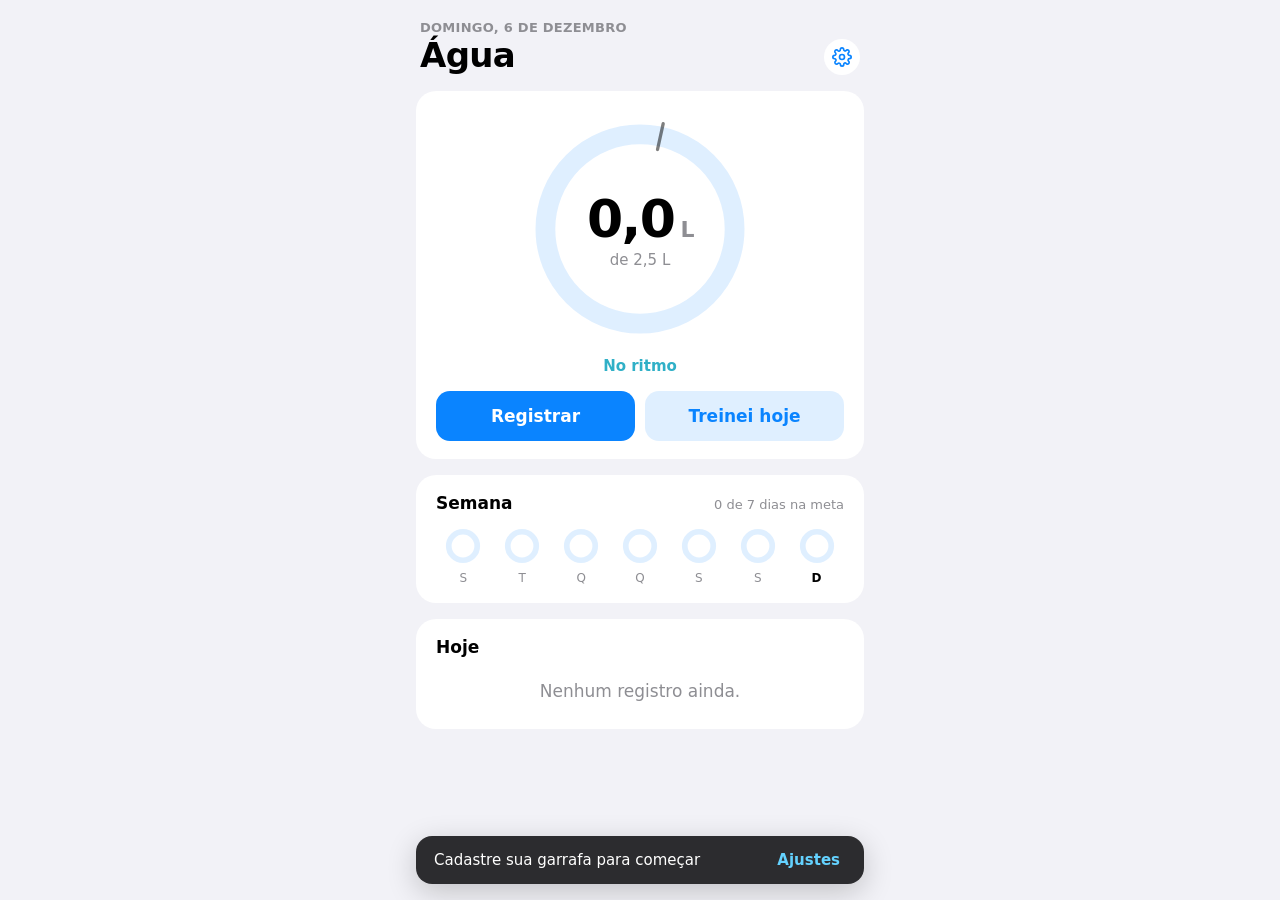
==== index.html @ 286e91a3 "V1: contador de água via NFC (GitHub Pages + localStorage) Anel de progresso com marcador de ritmo, " ====
<!doctype html>
<html lang="pt-BR">
<head>
  <meta charset="utf-8">
  <meta name="viewport" content="width=device-width, initial-scale=1, viewport-fit=cover">
  <meta name="theme-color" content="#f2f2f7" media="(prefers-color-scheme: light)">
  <meta name="theme-color" content="#000000" media="(prefers-color-scheme: dark)">
  <title>Água</title>
  <link rel="icon" href="icon.svg" type="image/svg+xml">
  <link rel="stylesheet" href="css/style.css">
  <script type="module" src="js/app.js"></script>
</head>
<body>
  <main class="app">
    <header class="top">
      <div>
        <p class="eyebrow" id="today-label">Hoje</p>
        <h1>Água</h1>
      </div>
      <button class="icon-btn" id="open-settings" aria-label="Ajustes">
        <svg viewBox="0 0 24 24" width="20" height="20" fill="none" stroke="currentColor" stroke-width="2" stroke-linecap="round" stroke-linejoin="round"><circle cx="12" cy="12" r="3"/><path d="M19.4 15a1.7 1.7 0 0 0 .3 1.8l.1.1a2 2 0 1 1-2.8 2.8l-.1-.1a1.7 1.7 0 0 0-1.8-.3 1.7 1.7 0 0 0-1 1.5V21a2 2 0 1 1-4 0v-.1a1.7 1.7 0 0 0-1.1-1.5 1.7 1.7 0 0 0-1.8.3l-.1.1a2 2 0 1 1-2.8-2.8l.1-.1a1.7 1.7 0 0 0 .3-1.8 1.7 1.7 0 0 0-1.5-1H3a2 2 0 1 1 0-4h.1a1.7 1.7 0 0 0 1.5-1.1 1.7 1.7 0 0 0-.3-1.8l-.1-.1a2 2 0 1 1 2.8-2.8l.1.1a1.7 1.7 0 0 0 1.8.3H9a1.7 1.7 0 0 0 1-1.5V3a2 2 0 1 1 4 0v.1a1.7 1.7 0 0 0 1 1.5 1.7 1.7 0 0 0 1.8-.3l.1-.1a2 2 0 1 1 2.8 2.8l-.1.1a1.7 1.7 0 0 0-.3 1.8V9a1.7 1.7 0 0 0 1.5 1H21a2 2 0 1 1 0 4h-.1a1.7 1.7 0 0 0-1.5 1z"/></svg>
      </button>
    </header>

    <section class="card ring-card">
      <div class="ring-wrap">
        <svg class="ring" viewBox="0 0 200 200" aria-hidden="true">
          <defs>
            <linearGradient id="water" x1="0" y1="0" x2="1" y2="1">
              <stop offset="0" stop-color="#64d2ff"/>
              <stop offset="1" stop-color="#0a84ff"/>
            </linearGradient>
          </defs>
          <circle class="ring-track" cx="100" cy="100" r="86"/>
          <circle class="ring-fill" id="ring-fill" cx="100" cy="100" r="86" transform="rotate(-90 100 100)"/>
          <line class="ring-pace" id="ring-pace" x1="100" y1="2" x2="100" y2="26"/>
        </svg>
        <div class="ring-center">
          <p class="total"><span id="total">0,0</span><small> L</small></p>
          <p class="goal">de <span id="goal">2,5</span> L</p>
        </div>
      </div>
      <p class="status" id="status"></p>
      <div class="actions">
        <button class="btn primary" id="add-btn">Registrar</button>
        <button class="btn toggle" id="train-btn" aria-pressed="false">Treinei hoje</button>
      </div>
    </section>

    <section class="card">
      <div class="card-head">
        <h2>Semana</h2>
        <p class="muted small" id="week-summary"></p>
      </div>
      <div class="week" id="week"></div>
    </section>

    <section class="card">
      <div class="card-head"><h2>Hoje</h2></div>
      <ul class="list" id="today-list"></ul>
    </section>
  </main>

  <div class="toast" id="toast" role="status" hidden>
    <span id="toast-text"></span>
    <button id="toast-action"></button>
  </div>

  <dialog class="sheet" id="add-sheet">
    <div class="sheet-body">
      <div class="sheet-head">
        <h2>Registrar</h2>
        <button class="link-btn" data-close>Cancelar</button>
      </div>
      <div class="group" id="add-options"></div>
    </div>
  </dialog>

  <dialog class="sheet" id="settings-sheet">
    <div class="sheet-body">
      <div class="sheet-head">
        <h2>Ajustes</h2>
        <button class="link-btn bold" data-close>OK</button>
      </div>

      <p class="group-title">Meta diária</p>
      <div class="group">
        <label class="row">Peso
          <span class="field"><input id="set-weight" type="number" inputmode="decimal" placeholder="—"> kg</span>
        </label>
        <div class="row" id="suggest-row" hidden>
          <span class="muted" id="suggest-text"></span>
          <button class="link-btn" id="suggest-use">Usar</button>
        </div>
        <label class="row">Meta
          <span class="field"><input id="set-goal" type="number" inputmode="numeric"> ml</span>
        </label>
      </div>
      <p class="group-note">Referência: ~35 ml por kg. Em dias de treino, use “Treinei hoje” (+500 ml).</p>

      <p class="group-title">Ritmo</p>
      <div class="group">
        <label class="row">Início do dia
          <span class="field"><input id="set-start" type="number" inputmode="numeric"> h</span>
        </label>
        <label class="row">Fim do dia
          <span class="field"><input id="set-end" type="number" inputmode="numeric"> h</span>
        </label>
      </div>
      <p class="group-note">O marcador no anel mostra onde você deveria estar a cada hora.</p>

      <p class="group-title">Garrafas</p>
      <div class="group" id="tag-list"></div>
      <div class="group add-tag">
        <div class="row">
          <input id="new-tag-label" placeholder="Nova garrafa" aria-label="Nome da garrafa">
          <span class="field"><input id="new-tag-ml" type="number" inputmode="numeric" placeholder="500"> ml</span>
        </div>
        <button class="row link-btn" id="new-tag-add">Adicionar garrafa</button>
      </div>
      <p class="group-note">Grave a URL da garrafa no chip NFC (app NFC Tools → Escrever → URL) e trave o chip.</p>

      <p class="group-title">Leitura duplicada</p>
      <div class="group">
        <label class="row">Ignorar nova leitura por
          <span class="field"><input id="set-cooldown" type="number" inputmode="numeric"> min</span>
        </label>
      </div>

      <p class="group-title">Dados</p>
      <div class="group">
        <button class="row link-btn" id="export-btn">Exportar backup</button>
        <button class="row link-btn" id="import-btn">Importar backup</button>
        <input type="file" id="import-file" accept="application/json,.json" hidden>
      </div>
      <p class="group-note">Os dados ficam só neste Safari. Exporte um backup de vez em quando.</p>
    </div>
  </dialog>
</body>
</html>
---- css/style.css ----
:root {
  color-scheme: light dark;
  --bg: #f2f2f7;
  --card: #ffffff;
  --text: #000000;
  --muted: #8e8e93;
  --sep: rgba(60, 60, 67, 0.14);
  --accent: #0a84ff;
  --track: rgba(10, 132, 255, 0.13);
  --ok: #30b0c7;
  --warn: #ff9f0a;
  --done: #34c759;
  --danger: #ff3b30;
}

@media (prefers-color-scheme: dark) {
  :root {
    --bg: #000000;
    --card: #1c1c1e;
    --text: #ffffff;
    --muted: #98989d;
    --sep: rgba(84, 84, 88, 0.6);
    --track: rgba(10, 132, 255, 0.24);
    --ok: #64d2ff;
    --done: #30d158;
    --danger: #ff453a;
  }
}

* { box-sizing: border-box; margin: 0; }

body {
  font-family: -apple-system, BlinkMacSystemFont, "SF Pro Text", system-ui, sans-serif;
  font-size: 17px;
  background: var(--bg);
  color: var(--text);
  -webkit-font-smoothing: antialiased;
  -webkit-tap-highlight-color: transparent;
}

button, input { font: inherit; color: inherit; }
button { cursor: pointer; }

.app {
  max-width: 480px;
  margin: 0 auto;
  padding: calc(env(safe-area-inset-top) + 12px) 16px calc(env(safe-area-inset-bottom) + 96px);
  display: grid;
  gap: 16px;
}

.top { display: flex; justify-content: space-between; align-items: flex-end; padding: 8px 4px 0; }
.eyebrow { font-size: 13px; font-weight: 600; color: var(--muted); text-transform: uppercase; letter-spacing: 0.02em; }
h1 { font-size: 34px; font-weight: 700; letter-spacing: -0.02em; }
h2 { font-size: 17px; font-weight: 600; }
.muted { color: var(--muted); }
.small { font-size: 13px; }

.icon-btn {
  width: 36px; height: 36px; border-radius: 50%; border: 0;
  background: var(--card); color: var(--accent);
  display: grid; place-items: center;
}

.card { background: var(--card); border-radius: 20px; padding: 18px 20px; }
.card-head { display: flex; justify-content: space-between; align-items: baseline; margin-bottom: 14px; }

/* Anel principal */
.ring-card { display: grid; justify-items: center; gap: 14px; padding-top: 28px; }
.ring-wrap { position: relative; width: 220px; aspect-ratio: 1; }
.ring { width: 100%; height: 100%; overflow: visible; }
.ring circle { fill: none; stroke-width: 18; }
.ring-track { stroke: var(--track); }
.ring-fill {
  stroke: url(#water);
  stroke-linecap: round;
  transition: stroke-dashoffset 0.8s cubic-bezier(0.2, 0.8, 0.2, 1), opacity 0.3s;
}
.ring-pace { stroke: var(--text); stroke-width: 3; stroke-linecap: round; opacity: 0.5; }
.ring-center { position: absolute; inset: 0; display: grid; place-content: center; text-align: center; }
.total { font-size: 52px; font-weight: 700; letter-spacing: -0.03em; font-variant-numeric: tabular-nums; line-height: 1; }
.total small { font-size: 22px; font-weight: 600; color: var(--muted); }
.goal { font-size: 15px; color: var(--muted); margin-top: 6px; }

.status { font-size: 15px; font-weight: 600; min-height: 20px; }
.status.ok { color: var(--ok); }
.status.behind { color: var(--warn); }
.status.done { color: var(--done); }

.actions { display: grid; grid-template-columns: 1fr 1fr; gap: 10px; width: 100%; }
.btn { height: 50px; border-radius: 14px; border: 0; font-weight: 600; transition: transform 0.1s, background 0.2s; }
.btn:active { transform: scale(0.97); }
.btn.primary { background: var(--accent); color: #fff; }
.btn.toggle { background: var(--track); color: var(--accent); }
.btn.toggle[aria-pressed="true"] { background: var(--accent); color: #fff; }

/* Semana */
.week { display: grid; grid-template-columns: repeat(7, 1fr); gap: 4px; }
.day { display: grid; justify-items: center; gap: 6px; font-size: 12px; color: var(--muted); }
.day svg { width: 38px; height: 38px; }
.day circle { fill: none; stroke-width: 6; }
.mini-track { stroke: var(--track); }
.mini-fill { stroke: var(--accent); stroke-linecap: round; }
.day.is-met .mini-fill { stroke: var(--done); }
.day.is-today span { color: var(--text); font-weight: 700; }

/* Registros */
.list { list-style: none; padding: 0; }
.list li { display: flex; align-items: center; gap: 12px; padding: 10px 0; }
.list li + li { border-top: 0.5px solid var(--sep); }
.list .time { color: var(--muted); font-variant-numeric: tabular-nums; width: 46px; }
.list .label { flex: 1; }
.list .ml { font-variant-numeric: tabular-nums; }
.list .del { border: 0; background: none; color: var(--muted); font-size: 22px; line-height: 1; padding: 0 2px; }
.list .empty { color: var(--muted); justify-content: center; }

/* Toast */
.toast {
  position: fixed; left: 50%; bottom: calc(env(safe-area-inset-bottom) + 16px);
  transform: translateX(-50%);
  width: min(448px, calc(100% - 32px));
  display: flex; justify-content: space-between; align-items: center; gap: 16px;
  padding: 14px 18px; border-radius: 16px;
  background: rgba(28, 28, 30, 0.92); color: #fff;
  -webkit-backdrop-filter: blur(20px); backdrop-filter: blur(20px);
  box-shadow: 0 8px 30px rgba(0, 0, 0, 0.2);
  font-size: 15px; font-weight: 500;
  animation: rise 0.3s cubic-bezier(0.2, 0.8, 0.2, 1);
}
.toast[hidden] { display: none; }
.toast button { border: 0; background: none; color: #64d2ff; font-weight: 600; }
@keyframes rise { from { opacity: 0; transform: translate(-50%, 12px); } }

/* Sheets */
.sheet {
  border: 0; padding: 0;
  width: 100%; max-width: 480px;
  margin: auto auto 0;
  max-height: 92vh;
  overflow-y: auto;
  overscroll-behavior: contain;
  border-radius: 20px 20px 0 0;
  background: var(--bg); color: var(--text);
}
.sheet[open] { animation: slide 0.3s cubic-bezier(0.2, 0.8, 0.2, 1); }
.sheet::backdrop { background: rgba(0, 0, 0, 0.35); }
@keyframes slide { from { transform: translateY(100%); } }
.sheet-body { padding-bottom: calc(env(safe-area-inset-bottom) + 24px); }
.sheet-head {
  display: flex; justify-content: space-between; align-items: center;
  padding: 18px 20px 10px; position: sticky; top: 0; background: var(--bg); z-index: 1;
}

.link-btn { border: 0; background: none; color: var(--accent); text-align: left; }
.link-btn.bold { font-weight: 600; }
.link-btn.danger { color: var(--danger); }

.group-title { font-size: 13px; color: var(--muted); text-transform: uppercase; padding: 18px 32px 6px; }
.group-note { font-size: 13px; color: var(--muted); padding: 6px 32px 0; line-height: 1.35; }
.group { background: var(--card); border-radius: 12px; margin: 0 16px; overflow: hidden; }
.group + .group { margin-top: 12px; }
.row {
  display: flex; align-items: center; justify-content: space-between; gap: 12px;
  width: 100%; min-height: 46px; padding: 10px 16px;
}
.row + .row { border-top: 0.5px solid var(--sep); }
.row input { border: 0; background: none; outline: none; font-size: 17px; min-width: 0; }
.row > input { flex: 1; }
.field { display: flex; align-items: center; gap: 4px; color: var(--muted); }
.field input { width: 72px; text-align: right; color: var(--text); }

.option { border: 0; background: none; }
.option:active, .link-btn.row:active { background: var(--sep); }

.tag + .tag { border-top: 0.5px solid var(--sep); }
.tag .row + .row { border-top: 0; padding-top: 0; min-height: 0; }
.tag-url {
  flex: 1; min-width: 0; font: 12px ui-monospace, Menlo, monospace; color: var(--muted);
  overflow: hidden; text-overflow: ellipsis; white-space: nowrap;
}
.tag-actions { gap: 16px; }
.tag-actions .link-btn { font-size: 15px; }
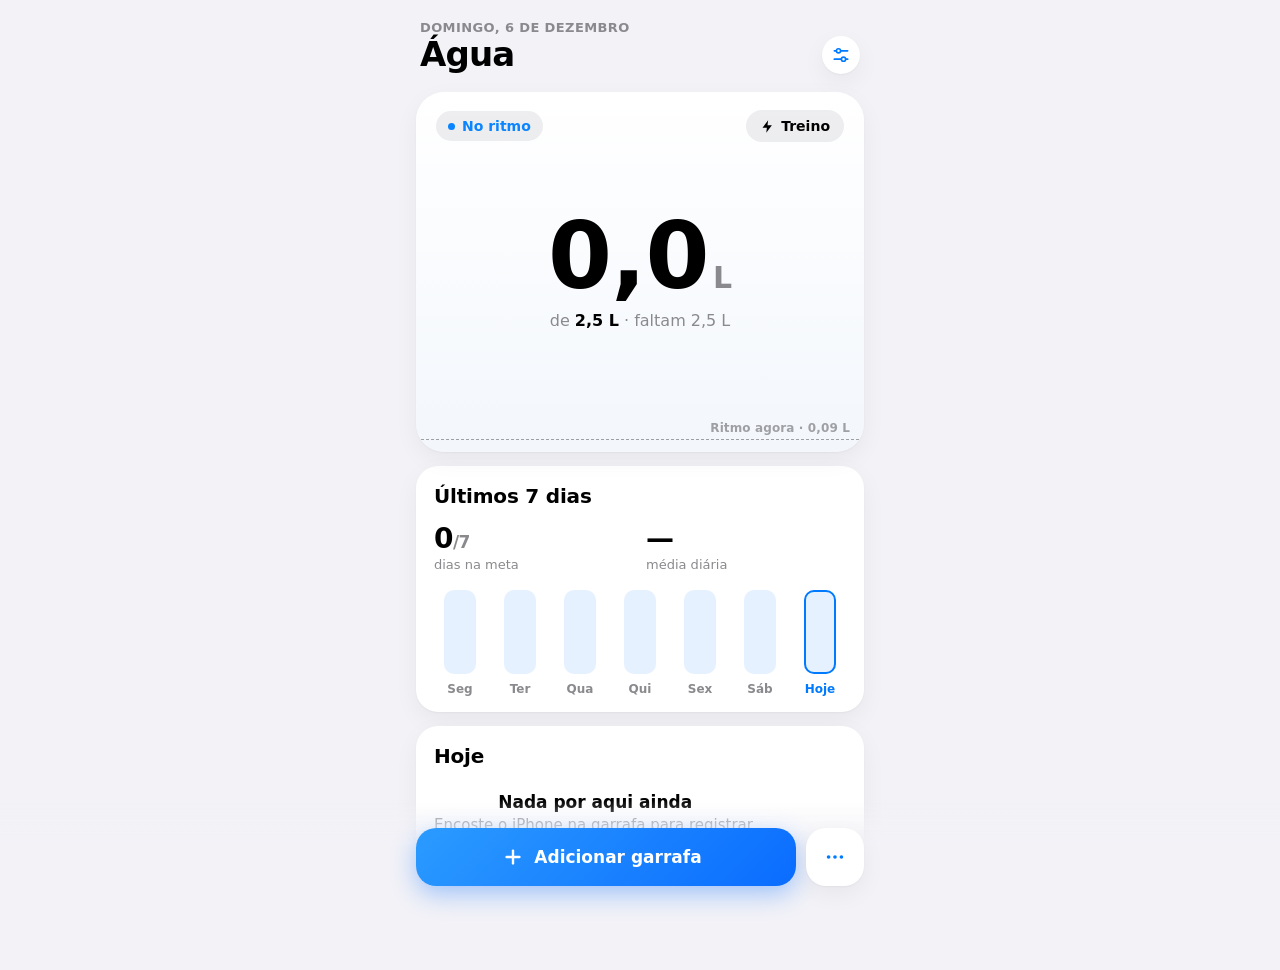
==== commit f90848c6: "Redesign: copo com nível de água, ritmo tracejado e dock de registro rápido - Cartão principal enche" ====
--- a/index.html
+++ b/index.html
@@ -18,56 +18,63 @@
         <h1>Água</h1>
       </div>
       <button class="icon-btn" id="open-settings" aria-label="Ajustes">
-        <svg viewBox="0 0 24 24" width="20" height="20" fill="none" stroke="currentColor" stroke-width="2" stroke-linecap="round" stroke-linejoin="round"><circle cx="12" cy="12" r="3"/><path d="M19.4 15a1.7 1.7 0 0 0 .3 1.8l.1.1a2 2 0 1 1-2.8 2.8l-.1-.1a1.7 1.7 0 0 0-1.8-.3 1.7 1.7 0 0 0-1 1.5V21a2 2 0 1 1-4 0v-.1a1.7 1.7 0 0 0-1.1-1.5 1.7 1.7 0 0 0-1.8.3l-.1.1a2 2 0 1 1-2.8-2.8l.1-.1a1.7 1.7 0 0 0 .3-1.8 1.7 1.7 0 0 0-1.5-1H3a2 2 0 1 1 0-4h.1a1.7 1.7 0 0 0 1.5-1.1 1.7 1.7 0 0 0-.3-1.8l-.1-.1a2 2 0 1 1 2.8-2.8l.1.1a1.7 1.7 0 0 0 1.8.3H9a1.7 1.7 0 0 0 1-1.5V3a2 2 0 1 1 4 0v.1a1.7 1.7 0 0 0 1 1.5 1.7 1.7 0 0 0 1.8-.3l.1-.1a2 2 0 1 1 2.8 2.8l-.1.1a1.7 1.7 0 0 0-.3 1.8V9a1.7 1.7 0 0 0 1.5 1H21a2 2 0 1 1 0 4h-.1a1.7 1.7 0 0 0-1.5 1z"/></svg>
+        <svg viewBox="0 0 24 24" width="20" height="20" fill="none" stroke="currentColor" stroke-width="2" stroke-linecap="round" stroke-linejoin="round"><line x1="4" y1="7" x2="20" y2="7"/><line x1="4" y1="17" x2="20" y2="17"/><circle cx="9" cy="7" r="2.5" fill="var(--card)"/><circle cx="15" cy="17" r="2.5" fill="var(--card)"/></svg>
       </button>
     </header>
 
-    <section class="card ring-card">
-      <div class="ring-wrap">
-        <svg class="ring" viewBox="0 0 200 200" aria-hidden="true">
-          <defs>
-            <linearGradient id="water" x1="0" y1="0" x2="1" y2="1">
-              <stop offset="0" stop-color="#64d2ff"/>
-              <stop offset="1" stop-color="#0a84ff"/>
-            </linearGradient>
-          </defs>
-          <circle class="ring-track" cx="100" cy="100" r="86"/>
-          <circle class="ring-fill" id="ring-fill" cx="100" cy="100" r="86" transform="rotate(-90 100 100)"/>
-          <line class="ring-pace" id="ring-pace" x1="100" y1="2" x2="100" y2="26"/>
-        </svg>
-        <div class="ring-center">
-          <p class="total"><span id="total">0,0</span><small> L</small></p>
-          <p class="goal">de <span id="goal">2,5</span> L</p>
-        </div>
-      </div>
-      <p class="status" id="status"></p>
-      <div class="actions">
-        <button class="btn primary" id="add-btn">Registrar</button>
-        <button class="btn toggle" id="train-btn" aria-pressed="false">Treinei hoje</button>
+    <!-- Copo: a camada "seca" e a "molhada" têm o mesmo conteúdo;
+         a molhada é recortada pelo nível da água e aparece em branco por cima. -->
+    <section class="glass" id="glass" aria-live="polite">
+      <div class="water"></div>
+      <div class="glass-layer" id="layer-dry"></div>
+      <div class="water-clip">
+        <div class="glass-layer wet" id="layer-wet" aria-hidden="true"></div>
       </div>
     </section>
 
     <section class="card">
       <div class="card-head">
-        <h2>Semana</h2>
-        <p class="muted small" id="week-summary"></p>
+        <h2>Últimos 7 dias</h2>
+      </div>
+      <div class="stats">
+        <div><p class="stat-value" id="week-met">0<small>/7</small></p><p class="stat-label">dias na meta</p></div>
+        <div><p class="stat-value" id="week-avg">—</p><p class="stat-label">média diária</p></div>
       </div>
       <div class="week" id="week"></div>
     </section>
 
     <section class="card">
-      <div class="card-head"><h2>Hoje</h2></div>
+      <div class="card-head">
+        <h2>Hoje</h2>
+        <p class="muted small" id="today-count"></p>
+      </div>
       <ul class="list" id="today-list"></ul>
     </section>
   </main>
 
+  <nav class="dock">
+    <div class="dock-inner">
+      <button class="dock-main" id="quick-add">
+        <svg viewBox="0 0 24 24" width="22" height="22" fill="none" stroke="currentColor" stroke-width="2.6" stroke-linecap="round"><line x1="12" y1="5" x2="12" y2="19"/><line x1="5" y1="12" x2="19" y2="12"/></svg>
+        <span class="dock-text"><b id="quick-label">Registrar</b><small id="quick-ml"></small></span>
+      </button>
+      <button class="dock-more" id="add-btn" aria-label="Outras opções">
+        <svg viewBox="0 0 24 24" width="22" height="22" fill="currentColor"><circle cx="5" cy="12" r="2"/><circle cx="12" cy="12" r="2"/><circle cx="19" cy="12" r="2"/></svg>
+      </button>
+    </div>
+  </nav>
+
   <div class="toast" id="toast" role="status" hidden>
+    <span class="toast-icon" aria-hidden="true">
+      <svg viewBox="0 0 24 24" width="16" height="16" fill="currentColor"><path d="M12 2.5S5 10.4 5 15a7 7 0 0 0 14 0c0-4.6-7-12.5-7-12.5z"/></svg>
+    </span>
     <span id="toast-text"></span>
     <button id="toast-action"></button>
   </div>
 
   <dialog class="sheet" id="add-sheet">
     <div class="sheet-body">
+      <div class="grabber"></div>
       <div class="sheet-head">
         <h2>Registrar</h2>
         <button class="link-btn" data-close>Cancelar</button>
@@ -78,6 +85,7 @@
 
   <dialog class="sheet" id="settings-sheet">
     <div class="sheet-body">
+      <div class="grabber"></div>
       <div class="sheet-head">
         <h2>Ajustes</h2>
         <button class="link-btn bold" data-close>OK</button>
@@ -88,15 +96,15 @@
         <label class="row">Peso
           <span class="field"><input id="set-weight" type="number" inputmode="decimal" placeholder="—"> kg</span>
         </label>
-        <div class="row" id="suggest-row" hidden>
-          <span class="muted" id="suggest-text"></span>
-          <button class="link-btn" id="suggest-use">Usar</button>
+        <div class="row suggest" id="suggest-row" hidden>
+          <span id="suggest-text"></span>
+          <button class="pill-btn" id="suggest-use">Usar</button>
         </div>
         <label class="row">Meta
           <span class="field"><input id="set-goal" type="number" inputmode="numeric"> ml</span>
         </label>
       </div>
-      <p class="group-note">Referência: ~35 ml por kg. Em dias de treino, use “Treinei hoje” (+500 ml).</p>
+      <p class="group-note">Referência: cerca de 35 ml por kg. Em dias de treino, toque em “Treino” no copo (+500 ml).</p>
 
       <p class="group-title">Ritmo</p>
       <div class="group">
@@ -107,11 +115,11 @@
           <span class="field"><input id="set-end" type="number" inputmode="numeric"> h</span>
         </label>
       </div>
-      <p class="group-note">O marcador no anel mostra onde você deveria estar a cada hora.</p>
+      <p class="group-note">A linha tracejada no copo mostra quanto você já deveria ter bebido a cada hora.</p>
 
       <p class="group-title">Garrafas</p>
       <div class="group" id="tag-list"></div>
-      <div class="group add-tag">
+      <div class="group">
         <div class="row">
           <input id="new-tag-label" placeholder="Nova garrafa" aria-label="Nome da garrafa">
           <span class="field"><input id="new-tag-ml" type="number" inputmode="numeric" placeholder="500"> ml</span>
--- a/css/style.css
+++ b/css/style.css
@@ -2,28 +2,54 @@
   color-scheme: light dark;
   --bg: #f2f2f7;
   --card: #ffffff;
+  --fill: rgba(118, 118, 128, 0.12);
   --text: #000000;
-  --muted: #8e8e93;
-  --sep: rgba(60, 60, 67, 0.14);
-  --accent: #0a84ff;
-  --track: rgba(10, 132, 255, 0.13);
-  --ok: #30b0c7;
-  --warn: #ff9f0a;
-  --done: #34c759;
+  --muted: #8a8a8e;
+  --sep: rgba(60, 60, 67, 0.13);
+  --accent: #007aff;
+  --track: rgba(0, 122, 255, 0.1);
   --danger: #ff3b30;
+
+  --glass-top: #ffffff;
+  --glass-bottom: #f3f7fc;
+  --water-1: #5ccfff;
+  --water-2: #1e90ff;
+  --water-3: #0062e6;
+
+  --tone-ok: #0a84ff;
+  --tone-ahead: #00a8c6;
+  --tone-behind: #f08c00;
+  --tone-done: #28b44c;
+
+  --shadow: 0 1px 2px rgba(0, 0, 0, 0.04), 0 8px 24px rgba(0, 0, 0, 0.05);
+  --rounded: ui-rounded, "SF Pro Rounded", -apple-system, system-ui, sans-serif;
+  --glass-h: 360px;
 }
 
 @media (prefers-color-scheme: dark) {
   :root {
     --bg: #000000;
     --card: #1c1c1e;
+    --fill: rgba(118, 118, 128, 0.24);
     --text: #ffffff;
-    --muted: #98989d;
-    --sep: rgba(84, 84, 88, 0.6);
-    --track: rgba(10, 132, 255, 0.24);
-    --ok: #64d2ff;
-    --done: #30d158;
+    --muted: #8d8d93;
+    --sep: rgba(84, 84, 88, 0.55);
+    --accent: #0a84ff;
+    --track: rgba(10, 132, 255, 0.18);
     --danger: #ff453a;
+
+    --glass-top: #15171b;
+    --glass-bottom: #101216;
+    --water-1: #5ccfff;
+    --water-2: #1580ff;
+    --water-3: #0050c8;
+
+    --tone-ok: #64b5ff;
+    --tone-ahead: #64d2ff;
+    --tone-behind: #ffb340;
+    --tone-done: #4cd964;
+
+    --shadow: none;
   }
 }
 
@@ -40,98 +66,258 @@
 
 button, input { font: inherit; color: inherit; }
 button { cursor: pointer; }
+.muted { color: var(--muted); }
+.small { font-size: 13px; }
 
 .app {
   max-width: 480px;
   margin: 0 auto;
-  padding: calc(env(safe-area-inset-top) + 12px) 16px calc(env(safe-area-inset-bottom) + 96px);
+  padding: calc(env(safe-area-inset-top) + 10px) 16px calc(env(safe-area-inset-bottom) + 110px);
   display: grid;
-  gap: 16px;
-}
-
-.top { display: flex; justify-content: space-between; align-items: flex-end; padding: 8px 4px 0; }
-.eyebrow { font-size: 13px; font-weight: 600; color: var(--muted); text-transform: uppercase; letter-spacing: 0.02em; }
-h1 { font-size: 34px; font-weight: 700; letter-spacing: -0.02em; }
-h2 { font-size: 17px; font-weight: 600; }
-.muted { color: var(--muted); }
-.small { font-size: 13px; }
+  gap: 14px;
+}
+
+/* Cabeçalho */
+
+.top { display: flex; justify-content: space-between; align-items: flex-end; padding: 10px 4px 4px; }
+.eyebrow { font-size: 13px; font-weight: 600; color: var(--muted); text-transform: uppercase; letter-spacing: 0.03em; }
+h1 { font-size: 34px; font-weight: 700; letter-spacing: -0.025em; line-height: 1.15; }
+h2 { font-size: 20px; font-weight: 700; letter-spacing: -0.01em; }
 
 .icon-btn {
-  width: 36px; height: 36px; border-radius: 50%; border: 0;
+  width: 38px; height: 38px; border-radius: 50%; border: 0;
   background: var(--card); color: var(--accent);
-  display: grid; place-items: center;
-}
-
-.card { background: var(--card); border-radius: 20px; padding: 18px 20px; }
+  display: grid; place-items: center; box-shadow: var(--shadow);
+  transition: transform 0.15s;
+}
+.icon-btn:active { transform: scale(0.9); }
+
+/* Copo */
+
+.glass {
+  --level: 0%;
+  --pace: 0%;
+  position: relative;
+  height: var(--glass-h);
+  border-radius: 28px;
+  overflow: hidden;
+  background: linear-gradient(var(--glass-top), var(--glass-bottom));
+  box-shadow: var(--shadow);
+  isolation: isolate;
+}
+
+.glass-layer { position: absolute; inset: 0; }
+
+.water {
+  position: absolute; left: 0; right: 0; bottom: 0;
+  height: var(--level);
+  background: linear-gradient(var(--water-1), var(--water-2) 45%, var(--water-3));
+  transition: height 1.2s cubic-bezier(0.22, 1, 0.36, 1);
+  z-index: 1;
+}
+
+/* Ondas: duas camadas com velocidades diferentes */
+.water::before,
+.water::after {
+  content: "";
+  position: absolute; left: 0; right: 0; bottom: calc(100% - 1px);
+  height: 14px;
+  background-repeat: repeat-x;
+  background-size: 180px 14px;
+  background-image: url("data:image/svg+xml,%3Csvg xmlns='http://www.w3.org/2000/svg' viewBox='0 0 180 14'%3E%3Cpath d='M0 7 C 22.5 0 22.5 0 45 7 S 67.5 14 90 7 S 112.5 0 135 7 S 157.5 14 180 7 V14 H0 Z' fill='%235ccfff'/%3E%3C/svg%3E");
+  transition: opacity 0.4s;
+}
+.water::before { opacity: 0.45; bottom: calc(100% + 1px); animation: wave 7s linear infinite reverse; }
+.water::after { animation: wave 4.5s linear infinite; }
+@keyframes wave { to { background-position-x: 180px; } }
+.glass.is-empty .water::before,
+.glass.is-empty .water::after,
+.glass.is-full .water::before,
+.glass.is-full .water::after { opacity: 0; }
+
+.glass-layer { z-index: 2; }
+.water-clip {
+  position: absolute; left: 0; right: 0; bottom: 0; z-index: 3;
+  height: var(--level); overflow: hidden;
+  transition: height 1.2s cubic-bezier(0.22, 1, 0.36, 1);
+}
+.glass-layer.wet { inset: auto 0 0 0; height: var(--glass-h); color: #fff; }
+
+/* Conteúdo do copo */
+.glass-content {
+  position: absolute; inset: 0;
+  display: flex; flex-direction: column;
+  padding: 18px 20px;
+}
+.glass-top { display: flex; justify-content: space-between; align-items: center; z-index: 2; }
+.glass-center { flex: 1; display: grid; place-content: center; text-align: center; padding-bottom: 36px; }
+
+.chip {
+  display: inline-flex; align-items: center; gap: 7px;
+  height: 30px; padding: 0 12px; border-radius: 15px;
+  font-size: 14px; font-weight: 600;
+  background: var(--fill); color: var(--tone);
+}
+.chip::before { content: ""; width: 7px; height: 7px; border-radius: 50%; background: currentColor; }
+.tone-ok { --tone: var(--tone-ok); }
+.tone-ahead { --tone: var(--tone-ahead); }
+.tone-behind { --tone: var(--tone-behind); }
+.tone-done { --tone: var(--tone-done); }
+.tone-idle { --tone: var(--muted); }
+
+
+.amount { font-family: var(--rounded); line-height: 1; letter-spacing: -0.04em; font-variant-numeric: tabular-nums; }
+.amount .num { font-size: 92px; font-weight: 700; }
+.amount .unit { font-size: 30px; font-weight: 600; margin-left: 4px; color: var(--muted); letter-spacing: 0; }
+.of { font-size: 16px; color: var(--muted); margin-top: 8px; }
+.of b { color: var(--text); font-weight: 600; }
+
+.train {
+  display: inline-flex; align-items: center; gap: 6px;
+  height: 32px; padding: 0 14px; border-radius: 16px; border: 0;
+  background: var(--fill); color: var(--text);
+  font-size: 14px; font-weight: 600;
+  transition: transform 0.15s, background 0.2s;
+}
+.train:active { transform: scale(0.95); }
+.train svg { width: 15px; height: 15px; }
+.train[aria-pressed="true"] { background: var(--accent); color: #fff; }
+
+.pace {
+  position: absolute; left: 0; right: 0; bottom: var(--pace);
+  border-top: 1.5px dashed currentColor;
+  color: var(--muted); opacity: 0.8;
+  transition: bottom 1.2s cubic-bezier(0.22, 1, 0.36, 1);
+}
+.pace span {
+  position: absolute; right: 14px; bottom: 5px;
+  font-size: 12px; font-weight: 600; letter-spacing: 0.01em;
+  font-variant-numeric: tabular-nums;
+}
+.pace[hidden] { display: none; }
+
+/* Versão "molhada" do conteúdo: tudo em branco sobre a água */
+.wet .chip, .wet .train { background: rgba(255, 255, 255, 0.22); color: #fff; }
+.wet .train[aria-pressed="true"] { background: #fff; color: var(--water-3); }
+.wet .amount .unit, .wet .of, .wet .of b, .wet .pace { color: rgba(255, 255, 255, 0.85); }
+
+/* Cartões */
+
+.card { background: var(--card); border-radius: 22px; padding: 18px 18px 16px; box-shadow: var(--shadow); }
 .card-head { display: flex; justify-content: space-between; align-items: baseline; margin-bottom: 14px; }
 
-/* Anel principal */
-.ring-card { display: grid; justify-items: center; gap: 14px; padding-top: 28px; }
-.ring-wrap { position: relative; width: 220px; aspect-ratio: 1; }
-.ring { width: 100%; height: 100%; overflow: visible; }
-.ring circle { fill: none; stroke-width: 18; }
-.ring-track { stroke: var(--track); }
-.ring-fill {
-  stroke: url(#water);
-  stroke-linecap: round;
-  transition: stroke-dashoffset 0.8s cubic-bezier(0.2, 0.8, 0.2, 1), opacity 0.3s;
-}
-.ring-pace { stroke: var(--text); stroke-width: 3; stroke-linecap: round; opacity: 0.5; }
-.ring-center { position: absolute; inset: 0; display: grid; place-content: center; text-align: center; }
-.total { font-size: 52px; font-weight: 700; letter-spacing: -0.03em; font-variant-numeric: tabular-nums; line-height: 1; }
-.total small { font-size: 22px; font-weight: 600; color: var(--muted); }
-.goal { font-size: 15px; color: var(--muted); margin-top: 6px; }
-
-.status { font-size: 15px; font-weight: 600; min-height: 20px; }
-.status.ok { color: var(--ok); }
-.status.behind { color: var(--warn); }
-.status.done { color: var(--done); }
-
-.actions { display: grid; grid-template-columns: 1fr 1fr; gap: 10px; width: 100%; }
-.btn { height: 50px; border-radius: 14px; border: 0; font-weight: 600; transition: transform 0.1s, background 0.2s; }
-.btn:active { transform: scale(0.97); }
-.btn.primary { background: var(--accent); color: #fff; }
-.btn.toggle { background: var(--track); color: var(--accent); }
-.btn.toggle[aria-pressed="true"] { background: var(--accent); color: #fff; }
-
-/* Semana */
-.week { display: grid; grid-template-columns: repeat(7, 1fr); gap: 4px; }
-.day { display: grid; justify-items: center; gap: 6px; font-size: 12px; color: var(--muted); }
-.day svg { width: 38px; height: 38px; }
-.day circle { fill: none; stroke-width: 6; }
-.mini-track { stroke: var(--track); }
-.mini-fill { stroke: var(--accent); stroke-linecap: round; }
-.day.is-met .mini-fill { stroke: var(--done); }
-.day.is-today span { color: var(--text); font-weight: 700; }
-
-/* Registros */
+.stats { display: grid; grid-template-columns: 1fr 1fr; gap: 12px; margin-bottom: 18px; }
+.stat-value { font-family: var(--rounded); font-size: 28px; font-weight: 700; letter-spacing: -0.02em; font-variant-numeric: tabular-nums; }
+.stat-value small { font-size: 17px; color: var(--muted); font-weight: 600; }
+.stat-label { font-size: 13px; color: var(--muted); margin-top: 2px; }
+
+.week { display: grid; grid-template-columns: repeat(7, 1fr); gap: 8px; }
+.day { display: grid; justify-items: center; gap: 8px; }
+.bar {
+  position: relative; width: 100%; max-width: 32px; height: 84px;
+  border-radius: 10px; background: var(--track); overflow: hidden;
+}
+.bar i {
+  position: absolute; left: 0; right: 0; bottom: 0;
+  background: linear-gradient(var(--water-1), var(--water-2));
+  border-radius: 3px 3px 0 0;
+  transition: height 0.9s cubic-bezier(0.22, 1, 0.36, 1);
+}
+.day.met .bar i { border-radius: 0; }
+.day.met .bar::after {
+  content: ""; position: absolute; left: 50%; top: 8px; transform: translateX(-50%);
+  width: 12px; height: 12px;
+  background: url("data:image/svg+xml,%3Csvg xmlns='http://www.w3.org/2000/svg' viewBox='0 0 24 24' fill='none' stroke='white' stroke-width='3.5' stroke-linecap='round' stroke-linejoin='round'%3E%3Cpolyline points='5 12.5 10 17.5 19 7'/%3E%3C/svg%3E") center / contain no-repeat;
+}
+.day-label { font-size: 12px; font-weight: 600; color: var(--muted); }
+.day.today .day-label { color: var(--accent); }
+.day.today .bar { box-shadow: inset 0 0 0 2px var(--accent); }
+
+/* Lista de hoje */
+
 .list { list-style: none; padding: 0; }
 .list li { display: flex; align-items: center; gap: 12px; padding: 10px 0; }
-.list li + li { border-top: 0.5px solid var(--sep); }
-.list .time { color: var(--muted); font-variant-numeric: tabular-nums; width: 46px; }
-.list .label { flex: 1; }
-.list .ml { font-variant-numeric: tabular-nums; }
-.list .del { border: 0; background: none; color: var(--muted); font-size: 22px; line-height: 1; padding: 0 2px; }
-.list .empty { color: var(--muted); justify-content: center; }
+.list li + li { border-top: 0.5px solid var(--sep); margin-left: 48px; padding-left: 0; }
+.list li + li .ico { margin-left: -48px; }
+.ico {
+  flex: none; width: 36px; height: 36px; border-radius: 11px;
+  display: grid; place-items: center;
+  background: var(--track); color: var(--accent);
+}
+.ico svg { width: 18px; height: 18px; }
+.entry { flex: 1; min-width: 0; }
+.entry b { display: block; font-weight: 600; font-size: 16px; }
+.entry span { font-size: 13px; color: var(--muted); font-variant-numeric: tabular-nums; }
+.entry-ml { font-family: var(--rounded); font-weight: 600; font-variant-numeric: tabular-nums; }
+.del {
+  flex: none; width: 28px; height: 28px; border-radius: 50%; border: 0;
+  background: var(--fill); color: var(--muted);
+  display: grid; place-items: center;
+}
+.del svg { width: 12px; height: 12px; }
+.empty { padding: 18px 0 8px; text-align: center; color: var(--muted); font-size: 15px; }
+.empty b { display: block; color: var(--text); font-size: 17px; margin-bottom: 4px; }
+
+/* Dock */
+
+.dock {
+  position: fixed; left: 0; right: 0; bottom: 0; z-index: 10;
+  padding: 28px 16px calc(env(safe-area-inset-bottom) + 14px);
+  background: linear-gradient(to top, var(--bg) 55%, transparent);
+  pointer-events: none;
+}
+.dock-inner { max-width: 448px; margin: 0 auto; display: flex; gap: 10px; pointer-events: auto; }
+.dock-main {
+  flex: 1; height: 58px; border: 0; border-radius: 20px;
+  display: flex; align-items: center; justify-content: center; gap: 10px;
+  background: linear-gradient(135deg, #2b9bff, #0a6cff);
+  color: #fff;
+  box-shadow: 0 8px 24px rgba(10, 108, 255, 0.35);
+  transition: transform 0.15s;
+}
+.dock-text { display: flex; align-items: baseline; gap: 8px; }
+.dock-text b { font-size: 17px; font-weight: 600; }
+.dock-text small { font-family: var(--rounded); font-size: 15px; font-weight: 500; opacity: 0.75; }
+.dock-more {
+  flex: none; width: 58px; height: 58px; border: 0; border-radius: 20px;
+  background: var(--card); color: var(--accent); box-shadow: var(--shadow);
+  display: grid; place-items: center;
+  transition: transform 0.15s;
+}
+.dock-main:active, .dock-more:active { transform: scale(0.96); }
 
 /* Toast */
+
 .toast {
-  position: fixed; left: 50%; bottom: calc(env(safe-area-inset-bottom) + 16px);
+  position: fixed; left: 50%; z-index: 20;
+  bottom: calc(env(safe-area-inset-bottom) + 90px);
   transform: translateX(-50%);
   width: min(448px, calc(100% - 32px));
-  display: flex; justify-content: space-between; align-items: center; gap: 16px;
-  padding: 14px 18px; border-radius: 16px;
-  background: rgba(28, 28, 30, 0.92); color: #fff;
-  -webkit-backdrop-filter: blur(20px); backdrop-filter: blur(20px);
-  box-shadow: 0 8px 30px rgba(0, 0, 0, 0.2);
-  font-size: 15px; font-weight: 500;
-  animation: rise 0.3s cubic-bezier(0.2, 0.8, 0.2, 1);
+  display: flex; align-items: center; gap: 12px;
+  padding: 12px 12px 12px 14px; border-radius: 18px;
+  background: rgba(36, 36, 40, 0.88); color: #fff;
+  -webkit-backdrop-filter: blur(24px) saturate(180%);
+  backdrop-filter: blur(24px) saturate(180%);
+  box-shadow: 0 12px 32px rgba(0, 0, 0, 0.25);
+  font-size: 15px; font-weight: 600;
+  animation: rise 0.35s cubic-bezier(0.22, 1, 0.36, 1);
 }
 .toast[hidden] { display: none; }
-.toast button { border: 0; background: none; color: #64d2ff; font-weight: 600; }
-@keyframes rise { from { opacity: 0; transform: translate(-50%, 12px); } }
+.toast-icon {
+  flex: none; width: 28px; height: 28px; border-radius: 50%;
+  display: grid; place-items: center;
+  background: rgba(100, 210, 255, 0.2); color: #64d2ff;
+}
+#toast-text { flex: 1; }
+.toast button {
+  border: 0; border-radius: 12px; height: 34px; padding: 0 14px;
+  background: rgba(255, 255, 255, 0.14); color: #fff; font-weight: 600; font-size: 15px;
+}
+.toast button[hidden] { display: none; }
+@keyframes rise { from { opacity: 0; transform: translate(-50%, 16px) scale(0.98); } }
 
 /* Sheets */
+
 .sheet {
   border: 0; padding: 0;
   width: 100%; max-width: 480px;
@@ -139,38 +325,46 @@
   max-height: 92vh;
   overflow-y: auto;
   overscroll-behavior: contain;
-  border-radius: 20px 20px 0 0;
+  border-radius: 24px 24px 0 0;
   background: var(--bg); color: var(--text);
 }
-.sheet[open] { animation: slide 0.3s cubic-bezier(0.2, 0.8, 0.2, 1); }
-.sheet::backdrop { background: rgba(0, 0, 0, 0.35); }
+.sheet[open] { animation: slide 0.4s cubic-bezier(0.22, 1, 0.36, 1); }
+.sheet::backdrop { background: rgba(0, 0, 0, 0.4); }
 @keyframes slide { from { transform: translateY(100%); } }
 .sheet-body { padding-bottom: calc(env(safe-area-inset-bottom) + 24px); }
+.grabber { width: 36px; height: 5px; border-radius: 3px; background: var(--fill); margin: 8px auto 0; }
 .sheet-head {
   display: flex; justify-content: space-between; align-items: center;
-  padding: 18px 20px 10px; position: sticky; top: 0; background: var(--bg); z-index: 1;
+  padding: 10px 20px 8px; position: sticky; top: 0; background: var(--bg); z-index: 1;
 }
 
 .link-btn { border: 0; background: none; color: var(--accent); text-align: left; }
 .link-btn.bold { font-weight: 600; }
 .link-btn.danger { color: var(--danger); }
-
-.group-title { font-size: 13px; color: var(--muted); text-transform: uppercase; padding: 18px 32px 6px; }
-.group-note { font-size: 13px; color: var(--muted); padding: 6px 32px 0; line-height: 1.35; }
-.group { background: var(--card); border-radius: 12px; margin: 0 16px; overflow: hidden; }
+.pill-btn {
+  border: 0; height: 30px; padding: 0 14px; border-radius: 15px;
+  background: var(--accent); color: #fff; font-size: 15px; font-weight: 600;
+}
+
+.group-title { font-size: 13px; color: var(--muted); text-transform: uppercase; letter-spacing: 0.02em; padding: 20px 32px 7px; }
+.group-note { font-size: 13px; color: var(--muted); padding: 7px 32px 0; line-height: 1.38; }
+.group { background: var(--card); border-radius: 14px; margin: 0 16px; overflow: hidden; }
 .group + .group { margin-top: 12px; }
 .row {
   display: flex; align-items: center; justify-content: space-between; gap: 12px;
-  width: 100%; min-height: 46px; padding: 10px 16px;
+  width: 100%; min-height: 48px; padding: 10px 16px; border: 0; background: none;
 }
 .row + .row { border-top: 0.5px solid var(--sep); }
 .row input { border: 0; background: none; outline: none; font-size: 17px; min-width: 0; }
 .row > input { flex: 1; }
 .field { display: flex; align-items: center; gap: 4px; color: var(--muted); }
-.field input { width: 72px; text-align: right; color: var(--text); }
-
-.option { border: 0; background: none; }
-.option:active, .link-btn.row:active { background: var(--sep); }
+.field input { width: 72px; text-align: right; color: var(--text); font-variant-numeric: tabular-nums; }
+.suggest { color: var(--muted); font-size: 15px; }
+
+.option { text-align: left; }
+.option .ico { margin-right: 2px; }
+.option .entry b { font-weight: 500; font-size: 17px; }
+.option:active, .link-btn.row:active { background: var(--fill); }
 
 .tag + .tag { border-top: 0.5px solid var(--sep); }
 .tag .row + .row { border-top: 0; padding-top: 0; min-height: 0; }
@@ -180,3 +374,12 @@
 }
 .tag-actions { gap: 16px; }
 .tag-actions .link-btn { font-size: 15px; }
+
+@media (prefers-reduced-motion: reduce) {
+  *, *::before, *::after { animation: none !important; transition: none !important; }
+}
+
+@media (max-height: 700px) {
+  :root { --glass-h: 310px; }
+  .amount .num { font-size: 78px; }
+}
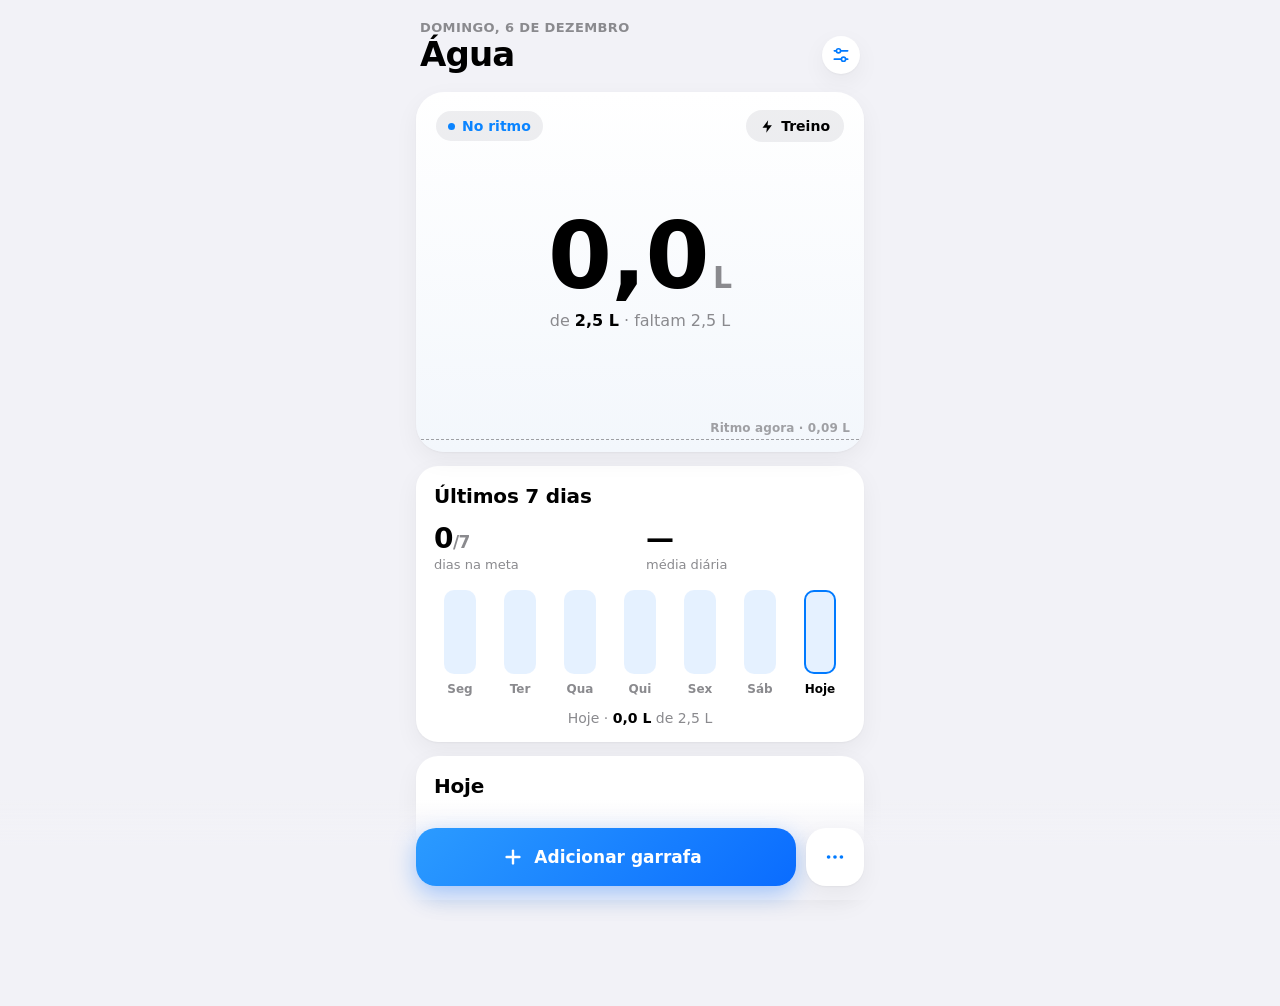
==== commit d4e542bc: "UX: contraste, ritmo sem colisão, deslizar para apagar, detalhe por dia - Água mais escura no modo c" ====
--- a/index.html
+++ b/index.html
@@ -41,6 +41,7 @@
         <div><p class="stat-value" id="week-avg">—</p><p class="stat-label">média diária</p></div>
       </div>
       <div class="week" id="week"></div>
+      <p class="week-detail" id="week-detail"></p>
     </section>
 
     <section class="card">
--- a/css/style.css
+++ b/css/style.css
@@ -12,9 +12,9 @@
 
   --glass-top: #ffffff;
   --glass-bottom: #f3f7fc;
-  --water-1: #5ccfff;
-  --water-2: #1e90ff;
-  --water-3: #0062e6;
+  --water-1: #2aa3f2;
+  --water-2: #0a78f0;
+  --water-3: #0057d4;
 
   --tone-ok: #0a84ff;
   --tone-ahead: #00a8c6;
@@ -95,6 +95,7 @@
 /* Copo */
 
 .glass {
+  --wave: url("data:image/svg+xml,%3Csvg xmlns='http://www.w3.org/2000/svg' viewBox='0 0 180 14'%3E%3Cpath d='M0 7 C 22.5 0 22.5 0 45 7 S 67.5 14 90 7 S 112.5 0 135 7 S 157.5 14 180 7 V14 H0 Z'/%3E%3C/svg%3E");
   --level: 0%;
   --pace: 0%;
   position: relative;
@@ -122,14 +123,14 @@
   content: "";
   position: absolute; left: 0; right: 0; bottom: calc(100% - 1px);
   height: 14px;
-  background-repeat: repeat-x;
-  background-size: 180px 14px;
-  background-image: url("data:image/svg+xml,%3Csvg xmlns='http://www.w3.org/2000/svg' viewBox='0 0 180 14'%3E%3Cpath d='M0 7 C 22.5 0 22.5 0 45 7 S 67.5 14 90 7 S 112.5 0 135 7 S 157.5 14 180 7 V14 H0 Z' fill='%235ccfff'/%3E%3C/svg%3E");
+  background: var(--water-1);
+  -webkit-mask: var(--wave) 0 0 / 180px 14px repeat-x;
+  mask: var(--wave) 0 0 / 180px 14px repeat-x;
   transition: opacity 0.4s;
 }
 .water::before { opacity: 0.45; bottom: calc(100% + 1px); animation: wave 7s linear infinite reverse; }
 .water::after { animation: wave 4.5s linear infinite; }
-@keyframes wave { to { background-position-x: 180px; } }
+@keyframes wave { to { -webkit-mask-position: 180px 0; mask-position: 180px 0; } }
 .glass.is-empty .water::before,
 .glass.is-empty .water::after,
 .glass.is-full .water::before,
@@ -138,10 +139,23 @@
 .glass-layer { z-index: 2; }
 .water-clip {
   position: absolute; left: 0; right: 0; bottom: 0; z-index: 3;
-  height: var(--level); overflow: hidden;
+  height: calc(var(--level) + 13px); overflow: hidden;
   transition: height 1.2s cubic-bezier(0.22, 1, 0.36, 1);
-}
-.glass-layer.wet { inset: auto 0 0 0; height: var(--glass-h); color: #fff; }
+  /* Recorte com a mesma onda da frente, para o texto branco acompanhar a crista */
+  -webkit-mask:
+    var(--wave) 0 0 / 180px 14px repeat-x,
+    linear-gradient(#000, #000) 0 13px / 100% 100% no-repeat;
+  mask:
+    var(--wave) 0 0 / 180px 14px repeat-x,
+    linear-gradient(#000, #000) 0 13px / 100% 100% no-repeat;
+  animation: wave-clip 4.5s linear infinite;
+}
+.glass.is-empty .water-clip { height: 0; }
+.glass.is-full .water-clip { -webkit-mask: none; mask: none; animation: none; }
+@keyframes wave-clip {
+  to { -webkit-mask-position: 180px 0, 0 13px; mask-position: 180px 0, 0 13px; }
+}
+.glass-layer.wet { inset: auto 0 0 0; height: var(--glass-h); color: #fff; text-shadow: 0 1px 3px rgba(0, 45, 130, 0.28); }
 
 /* Conteúdo do copo */
 .glass-content {
@@ -195,11 +209,15 @@
   font-variant-numeric: tabular-nums;
 }
 .pace[hidden] { display: none; }
+.pace.below span { bottom: auto; top: 5px; }
+.pace.no-label span { display: none; }
+.pace.off { display: none; }
 
 /* Versão "molhada" do conteúdo: tudo em branco sobre a água */
 .wet .chip, .wet .train { background: rgba(255, 255, 255, 0.22); color: #fff; }
 .wet .train[aria-pressed="true"] { background: #fff; color: var(--water-3); }
-.wet .amount .unit, .wet .of, .wet .of b, .wet .pace { color: rgba(255, 255, 255, 0.85); }
+.wet .amount .unit, .wet .of, .wet .of b, .wet .pace { color: rgba(255, 255, 255, 0.95); }
+.wet .chip, .wet .train { text-shadow: none; }
 
 /* Cartões */
 
@@ -230,15 +248,33 @@
   background: url("data:image/svg+xml,%3Csvg xmlns='http://www.w3.org/2000/svg' viewBox='0 0 24 24' fill='none' stroke='white' stroke-width='3.5' stroke-linecap='round' stroke-linejoin='round'%3E%3Cpolyline points='5 12.5 10 17.5 19 7'/%3E%3C/svg%3E") center / contain no-repeat;
 }
 .day-label { font-size: 12px; font-weight: 600; color: var(--muted); }
-.day.today .day-label { color: var(--accent); }
+.day { border: 0; background: none; padding: 0; }
+.day.today .day-label { color: var(--text); }
+.day.selected .day-label { color: var(--accent); }
+.week-detail { margin-top: 14px; font-size: 14px; color: var(--muted); text-align: center; font-variant-numeric: tabular-nums; }
+.week-detail b { color: var(--text); font-weight: 600; }
 .day.today .bar { box-shadow: inset 0 0 0 2px var(--accent); }
 
 /* Lista de hoje */
 
 .list { list-style: none; padding: 0; }
-.list li { display: flex; align-items: center; gap: 12px; padding: 10px 0; }
-.list li + li { border-top: 0.5px solid var(--sep); margin-left: 48px; padding-left: 0; }
-.list li + li .ico { margin-left: -48px; }
+.list li { position: relative; overflow: hidden; margin: 0 -18px; touch-action: pan-y; }
+.swipe {
+  position: relative; z-index: 1;
+  display: flex; align-items: center; gap: 12px;
+  padding: 10px 18px; background: var(--card);
+  transition: transform 0.3s cubic-bezier(0.22, 1, 0.36, 1);
+}
+.list li.dragging .swipe { transition: none; }
+.list li + li .swipe::before {
+  content: ""; position: absolute; top: 0; left: 66px; right: 0;
+  border-top: 0.5px solid var(--sep);
+}
+.swipe-del {
+  position: absolute; top: 0; right: 0; bottom: 0; width: 88px;
+  border: 0; background: var(--danger); color: #fff;
+  font-size: 15px; font-weight: 600;
+}
 .ico {
   flex: none; width: 36px; height: 36px; border-radius: 11px;
   display: grid; place-items: center;
@@ -249,12 +285,7 @@
 .entry b { display: block; font-weight: 600; font-size: 16px; }
 .entry span { font-size: 13px; color: var(--muted); font-variant-numeric: tabular-nums; }
 .entry-ml { font-family: var(--rounded); font-weight: 600; font-variant-numeric: tabular-nums; }
-.del {
-  flex: none; width: 28px; height: 28px; border-radius: 50%; border: 0;
-  background: var(--fill); color: var(--muted);
-  display: grid; place-items: center;
-}
-.del svg { width: 12px; height: 12px; }
+.list .empty { margin: 0; }
 .empty { padding: 18px 0 8px; text-align: center; color: var(--muted); font-size: 15px; }
 .empty b { display: block; color: var(--text); font-size: 17px; margin-bottom: 4px; }
 
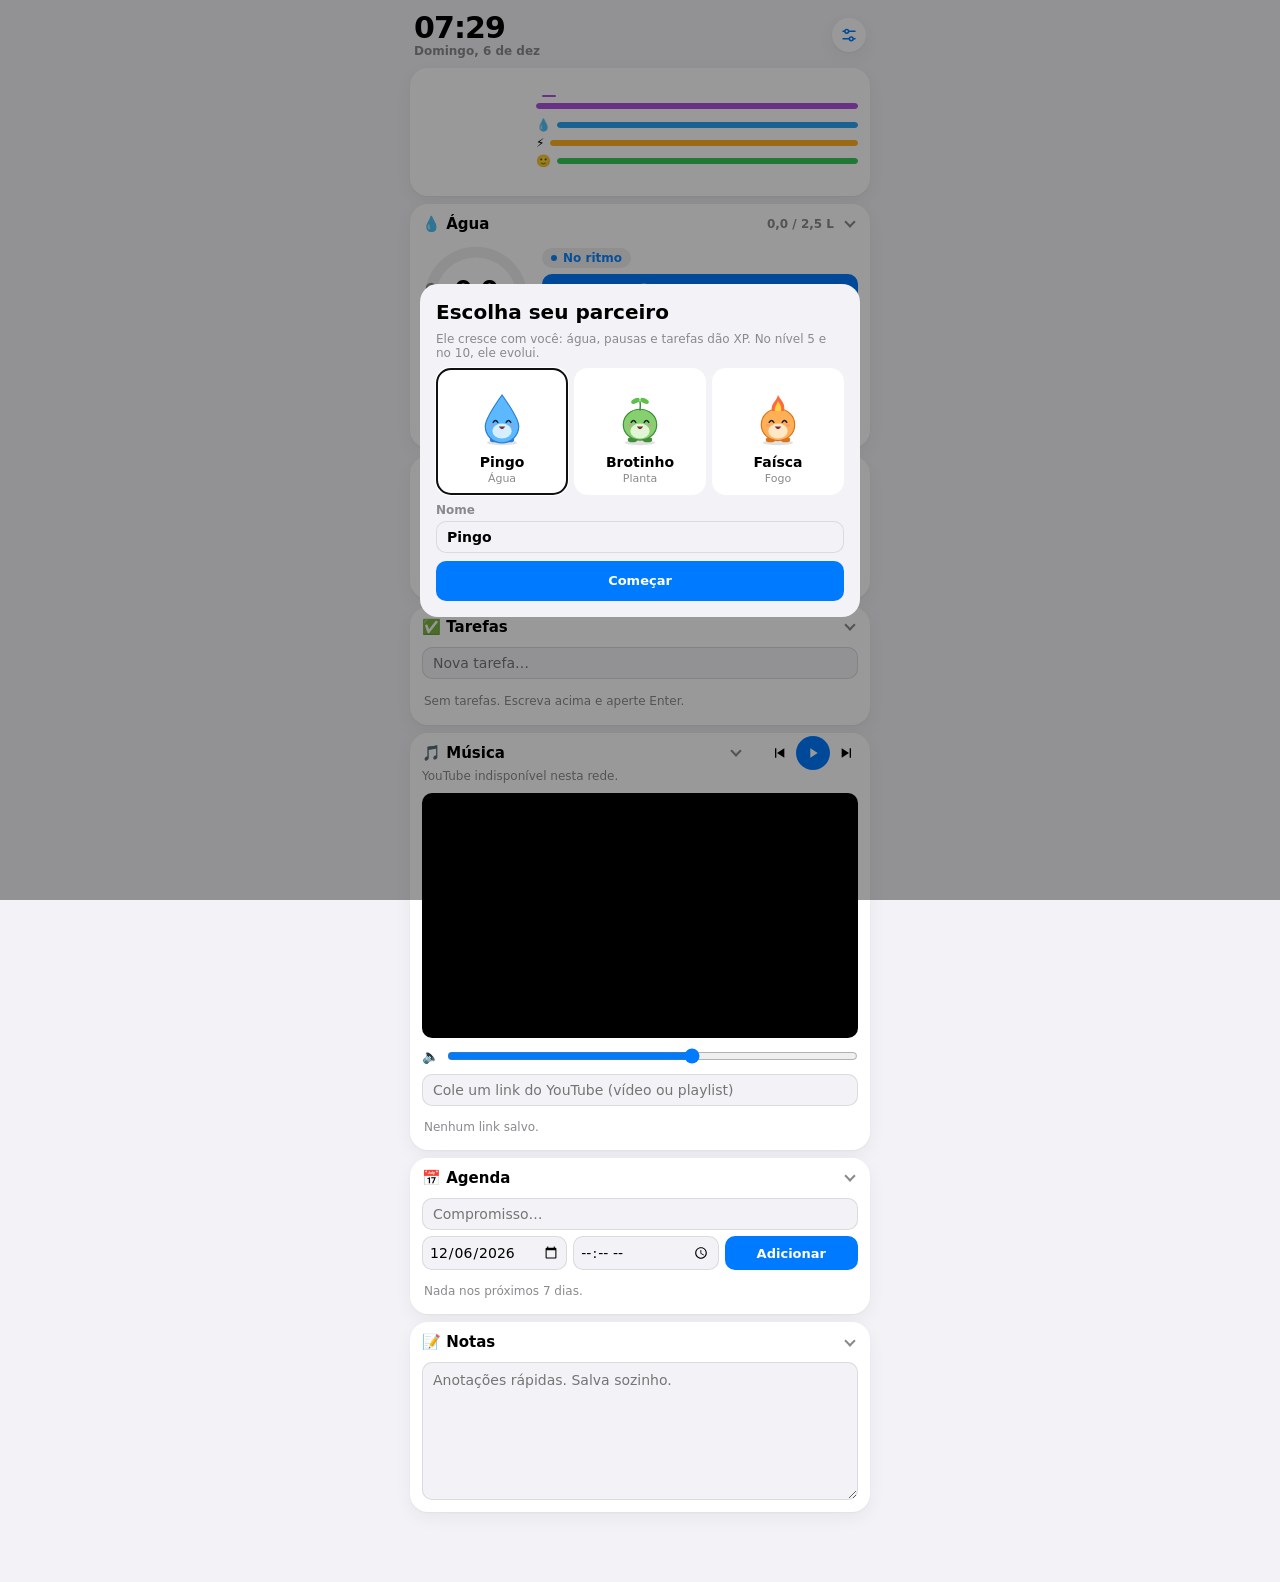
==== commit e6b3e4ae: "Barra lateral com pet: água, pausas, tarefas, música e agenda Substitui o app Água por uma barra lat" ====
--- a/index.html
+++ b/index.html
@@ -2,148 +2,214 @@
 <html lang="pt-BR">
 <head>
   <meta charset="utf-8">
-  <meta name="viewport" content="width=device-width, initial-scale=1, viewport-fit=cover">
+  <meta name="viewport" content="width=device-width, initial-scale=1">
   <meta name="theme-color" content="#f2f2f7" media="(prefers-color-scheme: light)">
   <meta name="theme-color" content="#000000" media="(prefers-color-scheme: dark)">
-  <title>Água</title>
+  <title>Barra</title>
   <link rel="icon" href="icon.svg" type="image/svg+xml">
   <link rel="stylesheet" href="css/style.css">
   <script type="module" src="js/app.js"></script>
 </head>
 <body>
-  <main class="app">
+  <main class="bar">
     <header class="top">
       <div>
-        <p class="eyebrow" id="today-label">Hoje</p>
-        <h1>Água</h1>
-      </div>
-      <button class="icon-btn" id="open-settings" aria-label="Ajustes">
-        <svg viewBox="0 0 24 24" width="20" height="20" fill="none" stroke="currentColor" stroke-width="2" stroke-linecap="round" stroke-linejoin="round"><line x1="4" y1="7" x2="20" y2="7"/><line x1="4" y1="17" x2="20" y2="17"/><circle cx="9" cy="7" r="2.5" fill="var(--card)"/><circle cx="15" cy="17" r="2.5" fill="var(--card)"/></svg>
-      </button>
+        <p class="clock" id="clock">--:--</p>
+        <p class="date" id="date"></p>
+      </div>
+      <div class="top-right">
+        <p class="next-event" id="next-event"></p>
+        <button class="icon-btn" id="open-settings" aria-label="Ajustes">
+          <svg viewBox="0 0 24 24" width="18" height="18" fill="none" stroke="currentColor" stroke-width="2" stroke-linecap="round"><line x1="4" y1="7" x2="20" y2="7"/><line x1="4" y1="17" x2="20" y2="17"/><circle cx="9" cy="7" r="2.5" fill="var(--card)"/><circle cx="15" cy="17" r="2.5" fill="var(--card)"/></svg>
+        </button>
+      </div>
     </header>
 
-    <!-- Copo: a camada "seca" e a "molhada" têm o mesmo conteúdo;
-         a molhada é recortada pelo nível da água e aparece em branco por cima. -->
-    <section class="glass" id="glass" aria-live="polite">
-      <div class="water"></div>
-      <div class="glass-layer" id="layer-dry"></div>
-      <div class="water-clip">
-        <div class="glass-layer wet" id="layer-wet" aria-hidden="true"></div>
-      </div>
-    </section>
-
-    <section class="card">
-      <div class="card-head">
-        <h2>Últimos 7 dias</h2>
-      </div>
-      <div class="stats">
-        <div><p class="stat-value" id="week-met">0<small>/7</small></p><p class="stat-label">dias na meta</p></div>
-        <div><p class="stat-value" id="week-avg">—</p><p class="stat-label">média diária</p></div>
-      </div>
-      <div class="week" id="week"></div>
-      <p class="week-detail" id="week-detail"></p>
-    </section>
-
-    <section class="card">
-      <div class="card-head">
-        <h2>Hoje</h2>
-        <p class="muted small" id="today-count"></p>
-      </div>
-      <ul class="list" id="today-list"></ul>
+    <!-- Pet -->
+    <section class="card pet-card">
+      <div class="pet-row">
+        <div class="pet-wrap" id="pet-wrap">
+          <button class="pet" id="pet" aria-label="Pet"></button>
+        </div>
+        <div class="pet-info">
+          <p class="pet-title"><b id="pet-name"></b> <span class="lvl" id="pet-level"></span></p>
+          <p class="muted small" id="pet-species"></p>
+          <div class="xpbar"><i id="xp-fill"></i></div>
+          <p class="muted tiny" id="xp-text"></p>
+          <div class="needs">
+            <div class="need" data-need="water" data-label="Hidratação"><span>💧</span><div class="meter"><i></i></div></div>
+            <div class="need" data-need="energy" data-label="Energia"><span>⚡</span><div class="meter"><i></i></div></div>
+            <div class="need" data-need="mood" data-label="Humor"><span>🙂</span><div class="meter"><i></i></div></div>
+          </div>
+        </div>
+      </div>
+      <p class="streak small" id="streak"></p>
+      <div class="balloon" id="balloon" hidden>
+        <p id="balloon-text"></p>
+        <div class="balloon-actions" id="balloon-actions"></div>
+      </div>
+    </section>
+
+    <!-- Água -->
+    <section class="sec" data-sec="water">
+      <button class="sec-toggle"><span class="sec-title">💧 Água</span><span class="sec-meta" id="water-meta"></span><i class="chev"></i></button>
+      <div class="sec-body">
+        <div class="water-main">
+          <div class="ring-box">
+            <svg class="ring" viewBox="0 0 80 80">
+              <circle class="ring-track" cx="40" cy="40" r="34"/>
+              <circle class="ring-fill" id="ring-fill" cx="40" cy="40" r="34"/>
+              <circle class="ring-pace" id="ring-pace" r="3.2"/>
+            </svg>
+            <div class="ring-text"><b id="w-amount">0,0</b><span id="w-goal"></span></div>
+          </div>
+          <div class="water-side">
+            <span class="chip" id="w-status"></span>
+            <button class="btn primary" id="w-bottle">🍶 <span id="w-bottle-label">Garrafa</span></button>
+            <div class="btn-row">
+              <button class="btn" id="w-glass">🥛 Copo 250</button>
+              <button class="btn toggle" id="w-train" aria-pressed="false">Treino</button>
+            </div>
+          </div>
+        </div>
+        <div class="week" id="w-week"></div>
+        <ul class="mini-list" id="w-today"></ul>
+      </div>
+    </section>
+
+    <!-- Pausas -->
+    <section class="sec" data-sec="breaks">
+      <button class="sec-toggle"><span class="sec-title">🧘 Pausas</span><span class="sec-meta" id="breaks-meta"></span><i class="chev"></i></button>
+      <div class="sec-body">
+        <div class="btn-row">
+          <button class="btn" id="b-stretch">🙆 Alonguei <small id="b-stretch-count"></small></button>
+          <button class="btn" id="b-eyes">👀 Vista <small id="b-eyes-count"></small></button>
+        </div>
+        <div class="focus-row" id="b-focus"></div>
+        <p class="muted tiny" id="b-next"></p>
+      </div>
+    </section>
+
+    <!-- Tarefas -->
+    <section class="sec" data-sec="tasks">
+      <button class="sec-toggle"><span class="sec-title">✅ Tarefas</span><span class="sec-meta" id="tasks-meta"></span><i class="chev"></i></button>
+      <div class="sec-body">
+        <form id="t-form"><input id="t-input" placeholder="Nova tarefa…" autocomplete="off"></form>
+        <ul class="tasks" id="t-list"></ul>
+        <button class="link" id="t-clear" hidden>Arquivar concluídas</button>
+      </div>
+    </section>
+
+    <!-- Música -->
+    <section class="sec" data-sec="music" id="music-sec">
+      <div class="sec-toggle-row">
+        <button class="sec-toggle"><span class="sec-title">🎵 Música</span><i class="chev"></i></button>
+        <div class="m-controls">
+          <button class="m-btn" id="m-prev" aria-label="Anterior"><svg viewBox="0 0 24 24" fill="currentColor"><path d="M6 5h2v14H6zM20 5v14L9 12z"/></svg></button>
+          <button class="m-btn main" id="m-toggle" aria-label="Tocar"></button>
+          <button class="m-btn" id="m-next" aria-label="Próxima"><svg viewBox="0 0 24 24" fill="currentColor"><path d="M16 5h2v14h-2zM4 5v14l11-7z"/></svg></button>
+        </div>
+      </div>
+      <p class="m-now" id="m-now"></p>
+      <div class="sec-body">
+        <div class="player"><div id="yt"></div></div>
+        <label class="volume">🔈<input type="range" id="m-volume" min="0" max="100"></label>
+        <form id="m-form"><input id="m-url" placeholder="Cole um link do YouTube (vídeo ou playlist)" autocomplete="off"></form>
+        <ul class="mini-list music-list" id="m-list"></ul>
+      </div>
+    </section>
+
+    <!-- Agenda -->
+    <section class="sec" data-sec="agenda">
+      <button class="sec-toggle"><span class="sec-title">📅 Agenda</span><span class="sec-meta" id="agenda-meta"></span><i class="chev"></i></button>
+      <div class="sec-body">
+        <form id="a-form" class="a-form">
+          <input id="a-title" placeholder="Compromisso…" autocomplete="off">
+          <div class="btn-row">
+            <input id="a-date" type="date" aria-label="Data">
+            <input id="a-time" type="time" aria-label="Hora">
+            <button class="btn primary">Adicionar</button>
+          </div>
+        </form>
+        <ul class="mini-list agenda" id="a-list"></ul>
+      </div>
+    </section>
+
+    <!-- Notas -->
+    <section class="sec" data-sec="notes">
+      <button class="sec-toggle"><span class="sec-title">📝 Notas</span><i class="chev"></i></button>
+      <div class="sec-body">
+        <textarea id="notes" rows="6" placeholder="Anotações rápidas. Salva sozinho."></textarea>
+      </div>
     </section>
   </main>
 
-  <nav class="dock">
-    <div class="dock-inner">
-      <button class="dock-main" id="quick-add">
-        <svg viewBox="0 0 24 24" width="22" height="22" fill="none" stroke="currentColor" stroke-width="2.6" stroke-linecap="round"><line x1="12" y1="5" x2="12" y2="19"/><line x1="5" y1="12" x2="19" y2="12"/></svg>
-        <span class="dock-text"><b id="quick-label">Registrar</b><small id="quick-ml"></small></span>
-      </button>
-      <button class="dock-more" id="add-btn" aria-label="Outras opções">
-        <svg viewBox="0 0 24 24" width="22" height="22" fill="currentColor"><circle cx="5" cy="12" r="2"/><circle cx="12" cy="12" r="2"/><circle cx="19" cy="12" r="2"/></svg>
-      </button>
-    </div>
-  </nav>
-
   <div class="toast" id="toast" role="status" hidden>
-    <span class="toast-icon" aria-hidden="true">
-      <svg viewBox="0 0 24 24" width="16" height="16" fill="currentColor"><path d="M12 2.5S5 10.4 5 15a7 7 0 0 0 14 0c0-4.6-7-12.5-7-12.5z"/></svg>
-    </span>
     <span id="toast-text"></span>
     <button id="toast-action"></button>
   </div>
 
-  <dialog class="sheet" id="add-sheet">
-    <div class="sheet-body">
-      <div class="grabber"></div>
-      <div class="sheet-head">
-        <h2>Registrar</h2>
-        <button class="link-btn" data-close>Cancelar</button>
-      </div>
-      <div class="group" id="add-options"></div>
-    </div>
+  <dialog class="sheet" id="starter">
+    <h2>Escolha seu parceiro</h2>
+    <p class="muted small">Ele cresce com você: água, pausas e tarefas dão XP. No nível 5 e no 10, ele evolui.</p>
+    <div class="st-grid" id="st-grid"></div>
+    <label class="field-col">Nome<input id="st-name" maxlength="20"></label>
+    <button class="btn primary wide" id="st-ok">Começar</button>
   </dialog>
 
-  <dialog class="sheet" id="settings-sheet">
-    <div class="sheet-body">
-      <div class="grabber"></div>
-      <div class="sheet-head">
-        <h2>Ajustes</h2>
-        <button class="link-btn bold" data-close>OK</button>
-      </div>
-
-      <p class="group-title">Meta diária</p>
-      <div class="group">
-        <label class="row">Peso
-          <span class="field"><input id="set-weight" type="number" inputmode="decimal" placeholder="—"> kg</span>
-        </label>
-        <div class="row suggest" id="suggest-row" hidden>
-          <span id="suggest-text"></span>
-          <button class="pill-btn" id="suggest-use">Usar</button>
-        </div>
-        <label class="row">Meta
-          <span class="field"><input id="set-goal" type="number" inputmode="numeric"> ml</span>
-        </label>
-      </div>
-      <p class="group-note">Referência: cerca de 35 ml por kg. Em dias de treino, toque em “Treino” no copo (+500 ml).</p>
-
-      <p class="group-title">Ritmo</p>
-      <div class="group">
-        <label class="row">Início do dia
-          <span class="field"><input id="set-start" type="number" inputmode="numeric"> h</span>
-        </label>
-        <label class="row">Fim do dia
-          <span class="field"><input id="set-end" type="number" inputmode="numeric"> h</span>
-        </label>
-      </div>
-      <p class="group-note">A linha tracejada no copo mostra quanto você já deveria ter bebido a cada hora.</p>
-
-      <p class="group-title">Garrafas</p>
-      <div class="group" id="tag-list"></div>
-      <div class="group">
-        <div class="row">
-          <input id="new-tag-label" placeholder="Nova garrafa" aria-label="Nome da garrafa">
-          <span class="field"><input id="new-tag-ml" type="number" inputmode="numeric" placeholder="500"> ml</span>
-        </div>
-        <button class="row link-btn" id="new-tag-add">Adicionar garrafa</button>
-      </div>
-      <p class="group-note">Grave a URL da garrafa no chip NFC (app NFC Tools → Escrever → URL) e trave o chip.</p>
-
-      <p class="group-title">Leitura duplicada</p>
-      <div class="group">
-        <label class="row">Ignorar nova leitura por
-          <span class="field"><input id="set-cooldown" type="number" inputmode="numeric"> min</span>
-        </label>
-      </div>
-
-      <p class="group-title">Dados</p>
-      <div class="group">
-        <button class="row link-btn" id="export-btn">Exportar backup</button>
-        <button class="row link-btn" id="import-btn">Importar backup</button>
-        <input type="file" id="import-file" accept="application/json,.json" hidden>
-      </div>
-      <p class="group-note">Os dados ficam só neste Safari. Exporte um backup de vez em quando.</p>
-    </div>
+  <dialog class="sheet" id="settings">
+    <div class="sheet-head">
+      <h2>Ajustes</h2>
+      <button class="link bold" id="s-close">OK</button>
+    </div>
+
+    <p class="group-title">Pet</p>
+    <div class="group">
+      <label class="row">Nome<input id="s-pet-name" maxlength="20"></label>
+      <label class="row">Espécie<select id="s-species"></select></label>
+    </div>
+
+    <p class="group-title">Expediente</p>
+    <div class="group">
+      <label class="row">Início<span class="field"><input id="s-work-start" type="number"> h</span></label>
+      <label class="row">Fim<span class="field"><input id="s-work-end" type="number"> h</span></label>
+    </div>
+    <p class="group-note">Fora do expediente o pet dorme e os lembretes param.</p>
+
+    <p class="group-title">Lembretes</p>
+    <div class="group">
+      <label class="row"><span><input type="checkbox" id="s-stretch-on"> Alongar a cada</span><span class="field"><input id="s-stretch-every" type="number"> min</span></label>
+      <label class="row"><span><input type="checkbox" id="s-eyes-on"> Descansar a vista a cada</span><span class="field"><input id="s-eyes-every" type="number"> min</span></label>
+      <label class="row"><span><input type="checkbox" id="s-water-on"> Água, se sem beber há</span><span class="field"><input id="s-water-every" type="number"> min</span></label>
+    </div>
+
+    <p class="group-title">Alertas</p>
+    <div class="group">
+      <label class="row"><span><input type="checkbox" id="s-sound"> Som</span></label>
+      <label class="row"><span><input type="checkbox" id="s-notify"> Notificação do Windows <span class="muted small" id="s-notify-state"></span></span></label>
+      <button class="row link" id="s-test">Testar som e notificação</button>
+    </div>
+    <p class="group-note">A notificação só aparece quando você está em outra janela.</p>
+
+    <p class="group-title">Água</p>
+    <div class="group">
+      <label class="row">Peso<span class="field"><input id="s-weight" type="number" placeholder="—"> kg</span></label>
+      <div class="row" id="s-suggest" hidden><span id="s-suggest-text"></span><button class="link" id="s-suggest-use">Usar</button></div>
+      <label class="row">Meta<span class="field"><input id="s-goal" type="number"> ml</span></label>
+      <label class="row">Ritmo de<span class="field"><input id="s-win-start" type="number"> h às <input id="s-win-end" type="number"> h</span></label>
+    </div>
+
+    <p class="group-title">Garrafas</p>
+    <div class="group" id="s-bottles"></div>
+    <button class="link" id="s-bottle-add">+ Adicionar garrafa</button>
+
+    <p class="group-title">Dados</p>
+    <div class="group">
+      <button class="row link" id="s-export">Exportar backup</button>
+      <button class="row link" id="s-import">Importar backup</button>
+      <input type="file" id="s-import-file" accept="application/json,.json" hidden>
+    </div>
+    <p class="group-note">Tudo fica salvo só neste navegador. Exporte um backup de vez em quando.</p>
   </dialog>
 </body>
 </html>
--- a/css/style.css
+++ b/css/style.css
@@ -7,23 +7,22 @@
   --muted: #8a8a8e;
   --sep: rgba(60, 60, 67, 0.13);
   --accent: #007aff;
-  --track: rgba(0, 122, 255, 0.1);
   --danger: #ff3b30;
-
-  --glass-top: #ffffff;
-  --glass-bottom: #f3f7fc;
   --water-1: #2aa3f2;
   --water-2: #0a78f0;
-  --water-3: #0057d4;
 
   --tone-ok: #0a84ff;
   --tone-ahead: #00a8c6;
   --tone-behind: #f08c00;
   --tone-done: #28b44c;
 
-  --shadow: 0 1px 2px rgba(0, 0, 0, 0.04), 0 8px 24px rgba(0, 0, 0, 0.05);
-  --rounded: ui-rounded, "SF Pro Rounded", -apple-system, system-ui, sans-serif;
-  --glass-h: 360px;
+  --need-water: #2aa3f2;
+  --need-energy: #ffb020;
+  --need-mood: #34c759;
+  --xp: #af52de;
+
+  --shadow: 0 1px 2px rgba(0, 0, 0, 0.04), 0 6px 18px rgba(0, 0, 0, 0.05);
+  --rounded: ui-rounded, "SF Pro Rounded", "Segoe UI Variable Display", "Segoe UI", system-ui, sans-serif;
 }
 
 @media (prefers-color-scheme: dark) {
@@ -35,382 +34,339 @@
     --muted: #8d8d93;
     --sep: rgba(84, 84, 88, 0.55);
     --accent: #0a84ff;
-    --track: rgba(10, 132, 255, 0.18);
     --danger: #ff453a;
-
-    --glass-top: #15171b;
-    --glass-bottom: #101216;
     --water-1: #5ccfff;
     --water-2: #1580ff;
-    --water-3: #0050c8;
 
     --tone-ok: #64b5ff;
     --tone-ahead: #64d2ff;
     --tone-behind: #ffb340;
     --tone-done: #4cd964;
 
+    --need-water: #5ccfff;
+    --need-energy: #ffc340;
+    --need-mood: #4cd964;
+    --xp: #bf5af2;
+
     --shadow: none;
   }
 }
 
-* { box-sizing: border-box; margin: 0; }
+* { box-sizing: border-box; margin: 0; padding: 0; }
 
 body {
-  font-family: -apple-system, BlinkMacSystemFont, "SF Pro Text", system-ui, sans-serif;
-  font-size: 17px;
+  font-family: -apple-system, "Segoe UI Variable Text", "Segoe UI", system-ui, sans-serif;
+  font-size: 14px;
   background: var(--bg);
   color: var(--text);
   -webkit-font-smoothing: antialiased;
-  -webkit-tap-highlight-color: transparent;
-}
-
-button, input { font: inherit; color: inherit; }
-button { cursor: pointer; }
+}
+
+button, input, select, textarea { font: inherit; color: inherit; }
+button { cursor: pointer; border: 0; background: none; }
+ul { list-style: none; }
 .muted { color: var(--muted); }
-.small { font-size: 13px; }
-
-.app {
+.small { font-size: 12px; }
+.tiny { font-size: 11px; }
+[hidden] { display: none !important; }
+
+input, select, textarea {
+  width: 100%;
+  padding: 7px 10px;
+  border-radius: 10px;
+  border: 1px solid var(--sep);
+  background: var(--bg);
+  outline: none;
+}
+input:focus, textarea:focus, select:focus { border-color: var(--accent); }
+textarea { resize: vertical; line-height: 1.45; }
+
+.bar {
   max-width: 480px;
   margin: 0 auto;
-  padding: calc(env(safe-area-inset-top) + 10px) 16px calc(env(safe-area-inset-bottom) + 110px);
+  padding: 10px 10px 70px;
   display: grid;
-  gap: 14px;
+  gap: 8px;
 }
 
 /* Cabeçalho */
 
-.top { display: flex; justify-content: space-between; align-items: flex-end; padding: 10px 4px 4px; }
-.eyebrow { font-size: 13px; font-weight: 600; color: var(--muted); text-transform: uppercase; letter-spacing: 0.03em; }
-h1 { font-size: 34px; font-weight: 700; letter-spacing: -0.025em; line-height: 1.15; }
-h2 { font-size: 20px; font-weight: 700; letter-spacing: -0.01em; }
-
+.top { display: flex; justify-content: space-between; align-items: center; padding: 2px 4px; }
+.clock { font-family: var(--rounded); font-size: 30px; font-weight: 700; letter-spacing: -0.03em; line-height: 1.05; font-variant-numeric: tabular-nums; }
+.date { font-size: 12px; font-weight: 600; color: var(--muted); }
+.top-right { display: flex; align-items: center; gap: 8px; min-width: 0; }
+.next-event {
+  font-size: 12px; font-weight: 600; color: var(--accent);
+  max-width: 170px; overflow: hidden; text-overflow: ellipsis; white-space: nowrap;
+}
 .icon-btn {
-  width: 38px; height: 38px; border-radius: 50%; border: 0;
+  width: 34px; height: 34px; border-radius: 50%; flex: none;
   background: var(--card); color: var(--accent);
   display: grid; place-items: center; box-shadow: var(--shadow);
-  transition: transform 0.15s;
-}
-.icon-btn:active { transform: scale(0.9); }
-
-/* Copo */
-
-.glass {
-  --wave: url("data:image/svg+xml,%3Csvg xmlns='http://www.w3.org/2000/svg' viewBox='0 0 180 14'%3E%3Cpath d='M0 7 C 22.5 0 22.5 0 45 7 S 67.5 14 90 7 S 112.5 0 135 7 S 157.5 14 180 7 V14 H0 Z'/%3E%3C/svg%3E");
-  --level: 0%;
-  --pace: 0%;
-  position: relative;
-  height: var(--glass-h);
-  border-radius: 28px;
-  overflow: hidden;
-  background: linear-gradient(var(--glass-top), var(--glass-bottom));
-  box-shadow: var(--shadow);
-  isolation: isolate;
-}
-
-.glass-layer { position: absolute; inset: 0; }
-
-.water {
-  position: absolute; left: 0; right: 0; bottom: 0;
-  height: var(--level);
-  background: linear-gradient(var(--water-1), var(--water-2) 45%, var(--water-3));
-  transition: height 1.2s cubic-bezier(0.22, 1, 0.36, 1);
-  z-index: 1;
-}
-
-/* Ondas: duas camadas com velocidades diferentes */
-.water::before,
-.water::after {
-  content: "";
-  position: absolute; left: 0; right: 0; bottom: calc(100% - 1px);
-  height: 14px;
-  background: var(--water-1);
-  -webkit-mask: var(--wave) 0 0 / 180px 14px repeat-x;
-  mask: var(--wave) 0 0 / 180px 14px repeat-x;
-  transition: opacity 0.4s;
-}
-.water::before { opacity: 0.45; bottom: calc(100% + 1px); animation: wave 7s linear infinite reverse; }
-.water::after { animation: wave 4.5s linear infinite; }
-@keyframes wave { to { -webkit-mask-position: 180px 0; mask-position: 180px 0; } }
-.glass.is-empty .water::before,
-.glass.is-empty .water::after,
-.glass.is-full .water::before,
-.glass.is-full .water::after { opacity: 0; }
-
-.glass-layer { z-index: 2; }
-.water-clip {
-  position: absolute; left: 0; right: 0; bottom: 0; z-index: 3;
-  height: calc(var(--level) + 13px); overflow: hidden;
-  transition: height 1.2s cubic-bezier(0.22, 1, 0.36, 1);
-  /* Recorte com a mesma onda da frente, para o texto branco acompanhar a crista */
-  -webkit-mask:
-    var(--wave) 0 0 / 180px 14px repeat-x,
-    linear-gradient(#000, #000) 0 13px / 100% 100% no-repeat;
-  mask:
-    var(--wave) 0 0 / 180px 14px repeat-x,
-    linear-gradient(#000, #000) 0 13px / 100% 100% no-repeat;
-  animation: wave-clip 4.5s linear infinite;
-}
-.glass.is-empty .water-clip { height: 0; }
-.glass.is-full .water-clip { -webkit-mask: none; mask: none; animation: none; }
-@keyframes wave-clip {
-  to { -webkit-mask-position: 180px 0, 0 13px; mask-position: 180px 0, 0 13px; }
-}
-.glass-layer.wet { inset: auto 0 0 0; height: var(--glass-h); color: #fff; text-shadow: 0 1px 3px rgba(0, 45, 130, 0.28); }
-
-/* Conteúdo do copo */
-.glass-content {
-  position: absolute; inset: 0;
-  display: flex; flex-direction: column;
-  padding: 18px 20px;
-}
-.glass-top { display: flex; justify-content: space-between; align-items: center; z-index: 2; }
-.glass-center { flex: 1; display: grid; place-content: center; text-align: center; padding-bottom: 36px; }
+}
+
+/* Cartões e seções */
+
+.card { background: var(--card); border-radius: 18px; padding: 12px; box-shadow: var(--shadow); }
+
+.sec { background: var(--card); border-radius: 18px; box-shadow: var(--shadow); overflow: hidden; }
+.sec-toggle, .sec-toggle-row { display: flex; align-items: center; gap: 8px; width: 100%; padding: 11px 12px; text-align: left; }
+.sec-toggle-row { padding: 0 8px 0 0; }
+.sec-toggle-row .sec-toggle { flex: 1; }
+.sec-title { font-weight: 700; font-size: 15px; flex: 1; }
+.sec-meta { font-size: 12px; font-weight: 600; color: var(--muted); }
+.chev { width: 8px; height: 8px; border-right: 2px solid var(--muted); border-bottom: 2px solid var(--muted); transform: rotate(45deg); margin: 0 4px 3px; transition: transform 0.2s; }
+.sec.collapsed .chev { transform: rotate(-45deg); margin-bottom: 0; }
+.sec-body { padding: 0 12px 12px; display: grid; gap: 10px; }
+/* Recolher sem desmontar (o player continua tocando) */
+.sec.collapsed .sec-body { height: 0; padding: 0; overflow: hidden; visibility: hidden; }
+
+/* Botões */
+
+.btn {
+  display: inline-flex; align-items: center; justify-content: center; gap: 6px;
+  min-height: 34px; padding: 0 12px; border-radius: 10px;
+  background: var(--fill); font-weight: 600; font-size: 13px;
+  transition: transform 0.12s, background 0.2s;
+}
+.btn:active, .pill:active, .m-btn:active { transform: scale(0.95); }
+.btn.primary { background: var(--accent); color: #fff; }
+.btn.toggle[aria-pressed="true"] { background: var(--accent); color: #fff; }
+.btn small { font-weight: 500; opacity: 0.7; }
+.btn.wide { width: 100%; min-height: 40px; }
+.btn-row { display: flex; gap: 6px; }
+.btn-row > * { flex: 1; }
+.link { color: var(--accent); font-weight: 600; font-size: 13px; text-align: left; }
+.link.bold { font-size: 15px; }
+.pill { padding: 5px 11px; border-radius: 99px; background: var(--fill); font-weight: 600; font-size: 12px; }
+.pill.primary { background: var(--accent); color: #fff; }
+.x { width: 22px; height: 22px; border-radius: 50%; color: var(--muted); font-size: 16px; line-height: 1; flex: none; }
+.x:hover { background: var(--fill); color: var(--danger); }
+
+/* Pet */
+
+.pet-card { display: grid; gap: 8px; }
+.pet-row { display: flex; gap: 10px; align-items: center; }
+.pet-wrap { position: relative; flex: none; }
+.pet { width: 104px; height: 104px; display: block; color: var(--text); border-radius: 16px; }
+.pet:hover { background: var(--fill); }
+.pet svg { width: 100%; height: 100%; overflow: visible; }
+.pet-body { transform-origin: 50px 92px; animation: bob 3.2s ease-in-out infinite; }
+.pet.low .pet-body { animation-duration: 5s; }
+.pet.dance .pet-body { animation: dance 0.6s ease-in-out infinite; }
+.pet.sleep .pet-body { animation: breathe 4s ease-in-out infinite; }
+.pet.jump .pet-body { animation: jump 0.55s ease-out; }
+.pet.evolve svg { animation: evolve 1.5s ease-in-out; }
+.pet .flame { transform-origin: 50px 40px; animation: flicker 1.2s ease-in-out infinite; }
+.pet .sparks, .pet .zzz { animation: floaty 2.4s ease-in-out infinite; }
+
+@keyframes bob { 50% { transform: translateY(-2px); } }
+@keyframes breathe { 50% { transform: scale(1.03, 0.97); } }
+@keyframes dance {
+  25% { transform: rotate(-7deg) translateY(-3px); }
+  75% { transform: rotate(7deg) translateY(-3px); }
+}
+@keyframes jump {
+  30% { transform: translateY(-12px) scale(0.95, 1.06); }
+  60% { transform: translateY(0) scale(1.06, 0.94); }
+}
+@keyframes evolve {
+  0%, 100% { filter: none; transform: scale(1); }
+  30% { filter: brightness(2.2) saturate(0); transform: scale(1.12); }
+  60% { filter: brightness(1.6); transform: scale(0.96); }
+}
+@keyframes flicker { 50% { transform: scale(1.06, 0.94); } }
+@keyframes floaty { 50% { transform: translateY(-3px); opacity: 0.6; } }
+
+.xp-float {
+  position: absolute; left: 50%; top: 8px; transform: translateX(-50%);
+  font-weight: 800; font-size: 13px; color: var(--xp); pointer-events: none;
+  animation: xp-up 1.4s ease-out forwards;
+}
+@keyframes xp-up { to { transform: translate(-50%, -28px); opacity: 0; } }
+
+.pet-info { flex: 1; min-width: 0; display: grid; gap: 3px; }
+.pet-title { font-size: 16px; display: flex; align-items: center; gap: 6px; }
+.pet-title b { overflow: hidden; text-overflow: ellipsis; white-space: nowrap; }
+.lvl { font-size: 11px; font-weight: 700; color: #fff; background: var(--xp); padding: 1px 7px; border-radius: 99px; }
+.xpbar, .meter { height: 6px; border-radius: 3px; background: var(--fill); overflow: hidden; }
+.xpbar i, .meter i { display: block; height: 100%; border-radius: inherit; background: var(--xp); transition: width 0.8s cubic-bezier(0.22, 1, 0.36, 1); }
+.needs { display: grid; gap: 4px; margin-top: 3px; }
+.need { display: flex; align-items: center; gap: 6px; font-size: 12px; }
+.need .meter { flex: 1; }
+.need[data-need="water"] i { background: var(--need-water); }
+.need[data-need="energy"] i { background: var(--need-energy); }
+.need[data-need="mood"] i { background: var(--need-mood); }
+.need.low .meter { animation: pulse 1.6s ease-in-out infinite; }
+@keyframes pulse { 50% { opacity: 0.45; } }
+.streak:empty { display: none; }
+.streak { font-weight: 600; color: var(--tone-behind); }
+
+.balloon {
+  position: relative; background: var(--fill); border-radius: 14px; padding: 9px 11px;
+  display: grid; gap: 8px; animation: pop 0.25s ease-out;
+}
+.balloon::before {
+  content: ""; position: absolute; top: -7px; left: 44px;
+  border: 7px solid transparent; border-top: 0; border-bottom-color: var(--fill);
+}
+.balloon p { line-height: 1.4; }
+.balloon-actions { display: flex; flex-wrap: wrap; gap: 6px; }
+@keyframes pop { from { transform: scale(0.96); opacity: 0; } }
+
+/* Água */
+
+.water-main { display: flex; gap: 12px; align-items: center; }
+.ring-box { position: relative; width: 108px; height: 108px; flex: none; }
+.ring { width: 100%; height: 100%; transform: rotate(-90deg); }
+.ring-track { fill: none; stroke: var(--fill); stroke-width: 8; }
+.ring-fill {
+  fill: none; stroke: var(--water-2); stroke-width: 8; stroke-linecap: round;
+  stroke-dasharray: 213.63; stroke-dashoffset: 213.63;
+  transition: stroke-dashoffset 1s cubic-bezier(0.22, 1, 0.36, 1);
+}
+.ring-fill.done { stroke: var(--tone-done); }
+.ring-pace { fill: var(--card); stroke: var(--muted); stroke-width: 1.6; }
+.ring-text { position: absolute; inset: 0; display: grid; place-content: center; text-align: center; }
+.ring-text b { font-family: var(--rounded); font-size: 26px; letter-spacing: -0.03em; line-height: 1; font-variant-numeric: tabular-nums; }
+.ring-text span { font-size: 11px; color: var(--muted); }
+.water-side { flex: 1; display: grid; gap: 6px; min-width: 0; }
+.water-side .btn { padding: 0 8px; }
 
 .chip {
-  display: inline-flex; align-items: center; gap: 7px;
-  height: 30px; padding: 0 12px; border-radius: 15px;
-  font-size: 14px; font-weight: 600;
+  justify-self: start; display: inline-flex; align-items: center; gap: 6px;
+  padding: 3px 9px; border-radius: 99px; font-size: 12px; font-weight: 600;
   background: var(--fill); color: var(--tone);
 }
-.chip::before { content: ""; width: 7px; height: 7px; border-radius: 50%; background: currentColor; }
+.chip::before { content: ""; width: 6px; height: 6px; border-radius: 50%; background: currentColor; }
 .tone-ok { --tone: var(--tone-ok); }
 .tone-ahead { --tone: var(--tone-ahead); }
 .tone-behind { --tone: var(--tone-behind); }
 .tone-done { --tone: var(--tone-done); }
 .tone-idle { --tone: var(--muted); }
 
-
-.amount { font-family: var(--rounded); line-height: 1; letter-spacing: -0.04em; font-variant-numeric: tabular-nums; }
-.amount .num { font-size: 92px; font-weight: 700; }
-.amount .unit { font-size: 30px; font-weight: 600; margin-left: 4px; color: var(--muted); letter-spacing: 0; }
-.of { font-size: 16px; color: var(--muted); margin-top: 8px; }
-.of b { color: var(--text); font-weight: 600; }
-
-.train {
-  display: inline-flex; align-items: center; gap: 6px;
-  height: 32px; padding: 0 14px; border-radius: 16px; border: 0;
-  background: var(--fill); color: var(--text);
-  font-size: 14px; font-weight: 600;
-  transition: transform 0.15s, background 0.2s;
-}
-.train:active { transform: scale(0.95); }
-.train svg { width: 15px; height: 15px; }
-.train[aria-pressed="true"] { background: var(--accent); color: #fff; }
-
-.pace {
-  position: absolute; left: 0; right: 0; bottom: var(--pace);
-  border-top: 1.5px dashed currentColor;
-  color: var(--muted); opacity: 0.8;
-  transition: bottom 1.2s cubic-bezier(0.22, 1, 0.36, 1);
-}
-.pace span {
-  position: absolute; right: 14px; bottom: 5px;
-  font-size: 12px; font-weight: 600; letter-spacing: 0.01em;
-  font-variant-numeric: tabular-nums;
-}
-.pace[hidden] { display: none; }
-.pace.below span { bottom: auto; top: 5px; }
-.pace.no-label span { display: none; }
-.pace.off { display: none; }
-
-/* Versão "molhada" do conteúdo: tudo em branco sobre a água */
-.wet .chip, .wet .train { background: rgba(255, 255, 255, 0.22); color: #fff; }
-.wet .train[aria-pressed="true"] { background: #fff; color: var(--water-3); }
-.wet .amount .unit, .wet .of, .wet .of b, .wet .pace { color: rgba(255, 255, 255, 0.95); }
-.wet .chip, .wet .train { text-shadow: none; }
-
-/* Cartões */
-
-.card { background: var(--card); border-radius: 22px; padding: 18px 18px 16px; box-shadow: var(--shadow); }
-.card-head { display: flex; justify-content: space-between; align-items: baseline; margin-bottom: 14px; }
-
-.stats { display: grid; grid-template-columns: 1fr 1fr; gap: 12px; margin-bottom: 18px; }
-.stat-value { font-family: var(--rounded); font-size: 28px; font-weight: 700; letter-spacing: -0.02em; font-variant-numeric: tabular-nums; }
-.stat-value small { font-size: 17px; color: var(--muted); font-weight: 600; }
-.stat-label { font-size: 13px; color: var(--muted); margin-top: 2px; }
-
-.week { display: grid; grid-template-columns: repeat(7, 1fr); gap: 8px; }
-.day { display: grid; justify-items: center; gap: 8px; }
-.bar {
-  position: relative; width: 100%; max-width: 32px; height: 84px;
-  border-radius: 10px; background: var(--track); overflow: hidden;
-}
-.bar i {
-  position: absolute; left: 0; right: 0; bottom: 0;
-  background: linear-gradient(var(--water-1), var(--water-2));
-  border-radius: 3px 3px 0 0;
-  transition: height 0.9s cubic-bezier(0.22, 1, 0.36, 1);
-}
-.day.met .bar i { border-radius: 0; }
-.day.met .bar::after {
-  content: ""; position: absolute; left: 50%; top: 8px; transform: translateX(-50%);
-  width: 12px; height: 12px;
-  background: url("data:image/svg+xml,%3Csvg xmlns='http://www.w3.org/2000/svg' viewBox='0 0 24 24' fill='none' stroke='white' stroke-width='3.5' stroke-linecap='round' stroke-linejoin='round'%3E%3Cpolyline points='5 12.5 10 17.5 19 7'/%3E%3C/svg%3E") center / contain no-repeat;
-}
-.day-label { font-size: 12px; font-weight: 600; color: var(--muted); }
-.day { border: 0; background: none; padding: 0; }
-.day.today .day-label { color: var(--text); }
-.day.selected .day-label { color: var(--accent); }
-.week-detail { margin-top: 14px; font-size: 14px; color: var(--muted); text-align: center; font-variant-numeric: tabular-nums; }
-.week-detail b { color: var(--text); font-weight: 600; }
-.day.today .bar { box-shadow: inset 0 0 0 2px var(--accent); }
-
-/* Lista de hoje */
-
-.list { list-style: none; padding: 0; }
-.list li { position: relative; overflow: hidden; margin: 0 -18px; touch-action: pan-y; }
-.swipe {
-  position: relative; z-index: 1;
-  display: flex; align-items: center; gap: 12px;
-  padding: 10px 18px; background: var(--card);
-  transition: transform 0.3s cubic-bezier(0.22, 1, 0.36, 1);
-}
-.list li.dragging .swipe { transition: none; }
-.list li + li .swipe::before {
-  content: ""; position: absolute; top: 0; left: 66px; right: 0;
-  border-top: 0.5px solid var(--sep);
-}
-.swipe-del {
-  position: absolute; top: 0; right: 0; bottom: 0; width: 88px;
-  border: 0; background: var(--danger); color: #fff;
-  font-size: 15px; font-weight: 600;
-}
-.ico {
-  flex: none; width: 36px; height: 36px; border-radius: 11px;
-  display: grid; place-items: center;
-  background: var(--track); color: var(--accent);
-}
-.ico svg { width: 18px; height: 18px; }
-.entry { flex: 1; min-width: 0; }
-.entry b { display: block; font-weight: 600; font-size: 16px; }
-.entry span { font-size: 13px; color: var(--muted); font-variant-numeric: tabular-nums; }
-.entry-ml { font-family: var(--rounded); font-weight: 600; font-variant-numeric: tabular-nums; }
-.list .empty { margin: 0; }
-.empty { padding: 18px 0 8px; text-align: center; color: var(--muted); font-size: 15px; }
-.empty b { display: block; color: var(--text); font-size: 17px; margin-bottom: 4px; }
-
-/* Dock */
-
-.dock {
-  position: fixed; left: 0; right: 0; bottom: 0; z-index: 10;
-  padding: 28px 16px calc(env(safe-area-inset-bottom) + 14px);
-  background: linear-gradient(to top, var(--bg) 55%, transparent);
-  pointer-events: none;
-}
-.dock-inner { max-width: 448px; margin: 0 auto; display: flex; gap: 10px; pointer-events: auto; }
-.dock-main {
-  flex: 1; height: 58px; border: 0; border-radius: 20px;
-  display: flex; align-items: center; justify-content: center; gap: 10px;
-  background: linear-gradient(135deg, #2b9bff, #0a6cff);
-  color: #fff;
-  box-shadow: 0 8px 24px rgba(10, 108, 255, 0.35);
-  transition: transform 0.15s;
-}
-.dock-text { display: flex; align-items: baseline; gap: 8px; }
-.dock-text b { font-size: 17px; font-weight: 600; }
-.dock-text small { font-family: var(--rounded); font-size: 15px; font-weight: 500; opacity: 0.75; }
-.dock-more {
-  flex: none; width: 58px; height: 58px; border: 0; border-radius: 20px;
-  background: var(--card); color: var(--accent); box-shadow: var(--shadow);
-  display: grid; place-items: center;
-  transition: transform 0.15s;
-}
-.dock-main:active, .dock-more:active { transform: scale(0.96); }
+.week { display: grid; grid-template-columns: repeat(7, 1fr); gap: 6px; }
+.wk { display: grid; gap: 3px; justify-items: center; font-size: 10px; font-weight: 600; color: var(--muted); }
+.wk-bar { width: 100%; height: 28px; border-radius: 6px; background: var(--fill); display: flex; align-items: flex-end; overflow: hidden; }
+.wk-bar i { display: block; width: 100%; background: var(--water-1); border-radius: 6px; }
+.wk.met .wk-bar i { background: var(--tone-done); }
+.wk.today span { color: var(--text); }
+
+.mini-list { display: grid; gap: 2px; font-size: 13px; max-height: 150px; overflow-y: auto; }
+.mini-list li { display: flex; align-items: center; gap: 8px; padding: 4px 2px; border-bottom: 1px solid var(--sep); }
+.mini-list li:last-child { border-bottom: 0; }
+.mini-list li > span:first-child { color: var(--muted); font-variant-numeric: tabular-nums; }
+.mini-list li b { flex: 1; font-weight: 600; }
+.mini-list .empty, .tasks .empty { color: var(--muted); font-size: 12px; border: 0; }
+
+/* Pausas */
+
+.focus-row { display: flex; align-items: center; gap: 6px; }
+.focus-row > span { flex: 1; font-weight: 600; font-size: 13px; }
+.focus-on { color: #ff5a5f; }
+
+/* Tarefas */
+
+.tasks { display: grid; gap: 2px; max-height: 260px; overflow-y: auto; }
+.tasks li { display: flex; align-items: center; gap: 8px; padding: 5px 2px; }
+.check {
+  width: 20px; height: 20px; border-radius: 50%; flex: none;
+  border: 2px solid var(--muted); display: grid; place-items: center;
+  transition: background 0.2s, border-color 0.2s;
+}
+.tasks li.done .check { background: var(--tone-done); border-color: var(--tone-done); }
+.tasks li.done .check::after { content: ""; width: 5px; height: 9px; border: solid #fff; border-width: 0 2px 2px 0; transform: translateY(-1px) rotate(45deg); }
+.t-text { flex: 1; cursor: pointer; line-height: 1.35; word-break: break-word; }
+.tasks li.done .t-text { color: var(--muted); text-decoration: line-through; }
+
+/* Música */
+
+.m-controls { display: flex; align-items: center; gap: 2px; }
+.m-btn { width: 30px; height: 30px; border-radius: 50%; display: grid; place-items: center; color: var(--text); }
+.m-btn svg { width: 16px; height: 16px; }
+.m-btn.main { background: var(--accent); color: #fff; width: 34px; height: 34px; }
+.m-now {
+  padding: 0 12px 10px; margin-top: -4px; font-size: 12px; color: var(--muted);
+  overflow: hidden; text-overflow: ellipsis; white-space: nowrap;
+}
+#music-sec.playing .m-now { color: var(--text); }
+.player { aspect-ratio: 16 / 9; border-radius: 10px; overflow: hidden; background: #000; }
+.player iframe { width: 100%; height: 100%; display: block; }
+.volume { display: flex; align-items: center; gap: 8px; }
+.volume input { padding: 0; border: 0; accent-color: var(--accent); }
+.music-list li { cursor: pointer; }
+.music-list li.active .m-title { color: var(--accent); font-weight: 600; }
+.m-kind { width: 14px; text-align: center; }
+.m-title { flex: 1; overflow: hidden; text-overflow: ellipsis; white-space: nowrap; }
+.rename { color: var(--muted); font-size: 12px; width: 22px; }
+
+/* Agenda */
+
+.a-form { display: grid; gap: 6px; }
+.a-form .btn-row input { flex: 1.2; min-width: 0; padding: 6px; }
+.a-form .btn-row .btn { flex: 1; }
+.agenda .a-when { font-size: 12px; white-space: nowrap; }
+.agenda .a-title { flex: 1; min-width: 0; overflow-wrap: anywhere; }
+.agenda li.past { opacity: 0.45; }
 
 /* Toast */
 
 .toast {
-  position: fixed; left: 50%; z-index: 20;
-  bottom: calc(env(safe-area-inset-bottom) + 90px);
-  transform: translateX(-50%);
-  width: min(448px, calc(100% - 32px));
-  display: flex; align-items: center; gap: 12px;
-  padding: 12px 12px 12px 14px; border-radius: 18px;
-  background: rgba(36, 36, 40, 0.88); color: #fff;
-  -webkit-backdrop-filter: blur(24px) saturate(180%);
-  backdrop-filter: blur(24px) saturate(180%);
-  box-shadow: 0 12px 32px rgba(0, 0, 0, 0.25);
-  font-size: 15px; font-weight: 600;
-  animation: rise 0.35s cubic-bezier(0.22, 1, 0.36, 1);
-}
-.toast[hidden] { display: none; }
-.toast-icon {
-  flex: none; width: 28px; height: 28px; border-radius: 50%;
-  display: grid; place-items: center;
-  background: rgba(100, 210, 255, 0.2); color: #64d2ff;
-}
-#toast-text { flex: 1; }
-.toast button {
-  border: 0; border-radius: 12px; height: 34px; padding: 0 14px;
-  background: rgba(255, 255, 255, 0.14); color: #fff; font-weight: 600; font-size: 15px;
-}
-.toast button[hidden] { display: none; }
-@keyframes rise { from { opacity: 0; transform: translate(-50%, 16px) scale(0.98); } }
-
-/* Sheets */
+  position: fixed; left: 10px; right: 10px; bottom: 12px; z-index: 10;
+  max-width: 460px; margin: 0 auto;
+  display: flex; align-items: center; gap: 10px;
+  padding: 10px 14px; border-radius: 14px;
+  background: rgba(30, 30, 32, 0.94); color: #fff; font-weight: 600; font-size: 13px;
+  box-shadow: 0 8px 24px rgba(0, 0, 0, 0.2);
+  animation: pop 0.2s ease-out;
+}
+.toast span { flex: 1; }
+.toast button { color: #5ac8fa; font-weight: 700; }
+
+/* Diálogos */
 
 .sheet {
-  border: 0; padding: 0;
-  width: 100%; max-width: 480px;
-  margin: auto auto 0;
-  max-height: 92vh;
-  overflow-y: auto;
-  overscroll-behavior: contain;
-  border-radius: 24px 24px 0 0;
+  margin: auto; width: min(440px, calc(100% - 20px)); max-height: calc(100% - 20px);
+  border: 0; border-radius: 18px; padding: 16px;
   background: var(--bg); color: var(--text);
-}
-.sheet[open] { animation: slide 0.4s cubic-bezier(0.22, 1, 0.36, 1); }
+  overflow-y: auto; overscroll-behavior: contain;
+  display: none;
+}
+.sheet[open] { display: grid; gap: 8px; align-content: start; }
 .sheet::backdrop { background: rgba(0, 0, 0, 0.4); }
-@keyframes slide { from { transform: translateY(100%); } }
-.sheet-body { padding-bottom: calc(env(safe-area-inset-bottom) + 24px); }
-.grabber { width: 36px; height: 5px; border-radius: 3px; background: var(--fill); margin: 8px auto 0; }
-.sheet-head {
-  display: flex; justify-content: space-between; align-items: center;
-  padding: 10px 20px 8px; position: sticky; top: 0; background: var(--bg); z-index: 1;
-}
-
-.link-btn { border: 0; background: none; color: var(--accent); text-align: left; }
-.link-btn.bold { font-weight: 600; }
-.link-btn.danger { color: var(--danger); }
-.pill-btn {
-  border: 0; height: 30px; padding: 0 14px; border-radius: 15px;
-  background: var(--accent); color: #fff; font-size: 15px; font-weight: 600;
-}
-
-.group-title { font-size: 13px; color: var(--muted); text-transform: uppercase; letter-spacing: 0.02em; padding: 20px 32px 7px; }
-.group-note { font-size: 13px; color: var(--muted); padding: 7px 32px 0; line-height: 1.38; }
-.group { background: var(--card); border-radius: 14px; margin: 0 16px; overflow: hidden; }
-.group + .group { margin-top: 12px; }
-.row {
-  display: flex; align-items: center; justify-content: space-between; gap: 12px;
-  width: 100%; min-height: 48px; padding: 10px 16px; border: 0; background: none;
-}
-.row + .row { border-top: 0.5px solid var(--sep); }
-.row input { border: 0; background: none; outline: none; font-size: 17px; min-width: 0; }
-.row > input { flex: 1; }
-.field { display: flex; align-items: center; gap: 4px; color: var(--muted); }
-.field input { width: 72px; text-align: right; color: var(--text); font-variant-numeric: tabular-nums; }
-.suggest { color: var(--muted); font-size: 15px; }
-
-.option { text-align: left; }
-.option .ico { margin-right: 2px; }
-.option .entry b { font-weight: 500; font-size: 17px; }
-.option:active, .link-btn.row:active { background: var(--fill); }
-
-.tag + .tag { border-top: 0.5px solid var(--sep); }
-.tag .row + .row { border-top: 0; padding-top: 0; min-height: 0; }
-.tag-url {
-  flex: 1; min-width: 0; font: 12px ui-monospace, Menlo, monospace; color: var(--muted);
-  overflow: hidden; text-overflow: ellipsis; white-space: nowrap;
-}
-.tag-actions { gap: 16px; }
-.tag-actions .link-btn { font-size: 15px; }
+.sheet h2 { font-size: 20px; }
+.sheet-head { display: flex; justify-content: space-between; align-items: center; }
+.group-title { font-size: 12px; font-weight: 600; text-transform: uppercase; color: var(--muted); margin-top: 8px; padding: 0 4px; }
+.group { background: var(--card); border-radius: 12px; padding: 2px 12px; }
+.group .row {
+  display: flex; align-items: center; justify-content: space-between; gap: 10px;
+  min-height: 40px; border-bottom: 1px solid var(--sep); width: 100%;
+}
+.group .row:last-child { border-bottom: 0; }
+.group .row > input, .group .row > select { width: 150px; }
+.group .row input[type="checkbox"] { width: auto; margin-right: 6px; vertical-align: -2px; accent-color: var(--accent); }
+.field { display: inline-flex; align-items: center; gap: 4px; color: var(--muted); white-space: nowrap; }
+.field input { width: 70px; text-align: right; padding: 5px 7px; }
+input[type="number"] { -moz-appearance: textfield; }
+input[type="number"]::-webkit-inner-spin-button, input[type="number"]::-webkit-outer-spin-button { -webkit-appearance: none; }
+.group-note { font-size: 11px; color: var(--muted); padding: 0 4px; }
+.field-col { display: grid; gap: 4px; font-size: 12px; font-weight: 600; color: var(--muted); }
+.field-col input { color: var(--text); font-size: 14px; }
+
+.bottle { display: flex; align-items: center; gap: 6px; padding: 6px 0; border-bottom: 1px solid var(--sep); }
+.bottle:last-child { border-bottom: 0; }
+.bottle .b-label { flex: 1; min-width: 0; }
+.bottle .b-ml { width: 66px; text-align: right; }
+
+.st-grid { display: grid; grid-template-columns: repeat(3, 1fr); gap: 6px; }
+.st-card {
+  display: grid; justify-items: center; gap: 2px; padding: 6px 4px 8px;
+  border-radius: 14px; background: var(--card); border: 2px solid transparent; color: var(--text);
+}
+.st-card svg { width: 76px; height: 76px; }
+.st-card.on { border-color: var(--accent); }
+.st-card span { font-size: 11px; }
 
 @media (prefers-reduced-motion: reduce) {
   *, *::before, *::after { animation: none !important; transition: none !important; }
 }
-
-@media (max-height: 700px) {
-  :root { --glass-h: 310px; }
-  .amount .num { font-size: 78px; }
-}
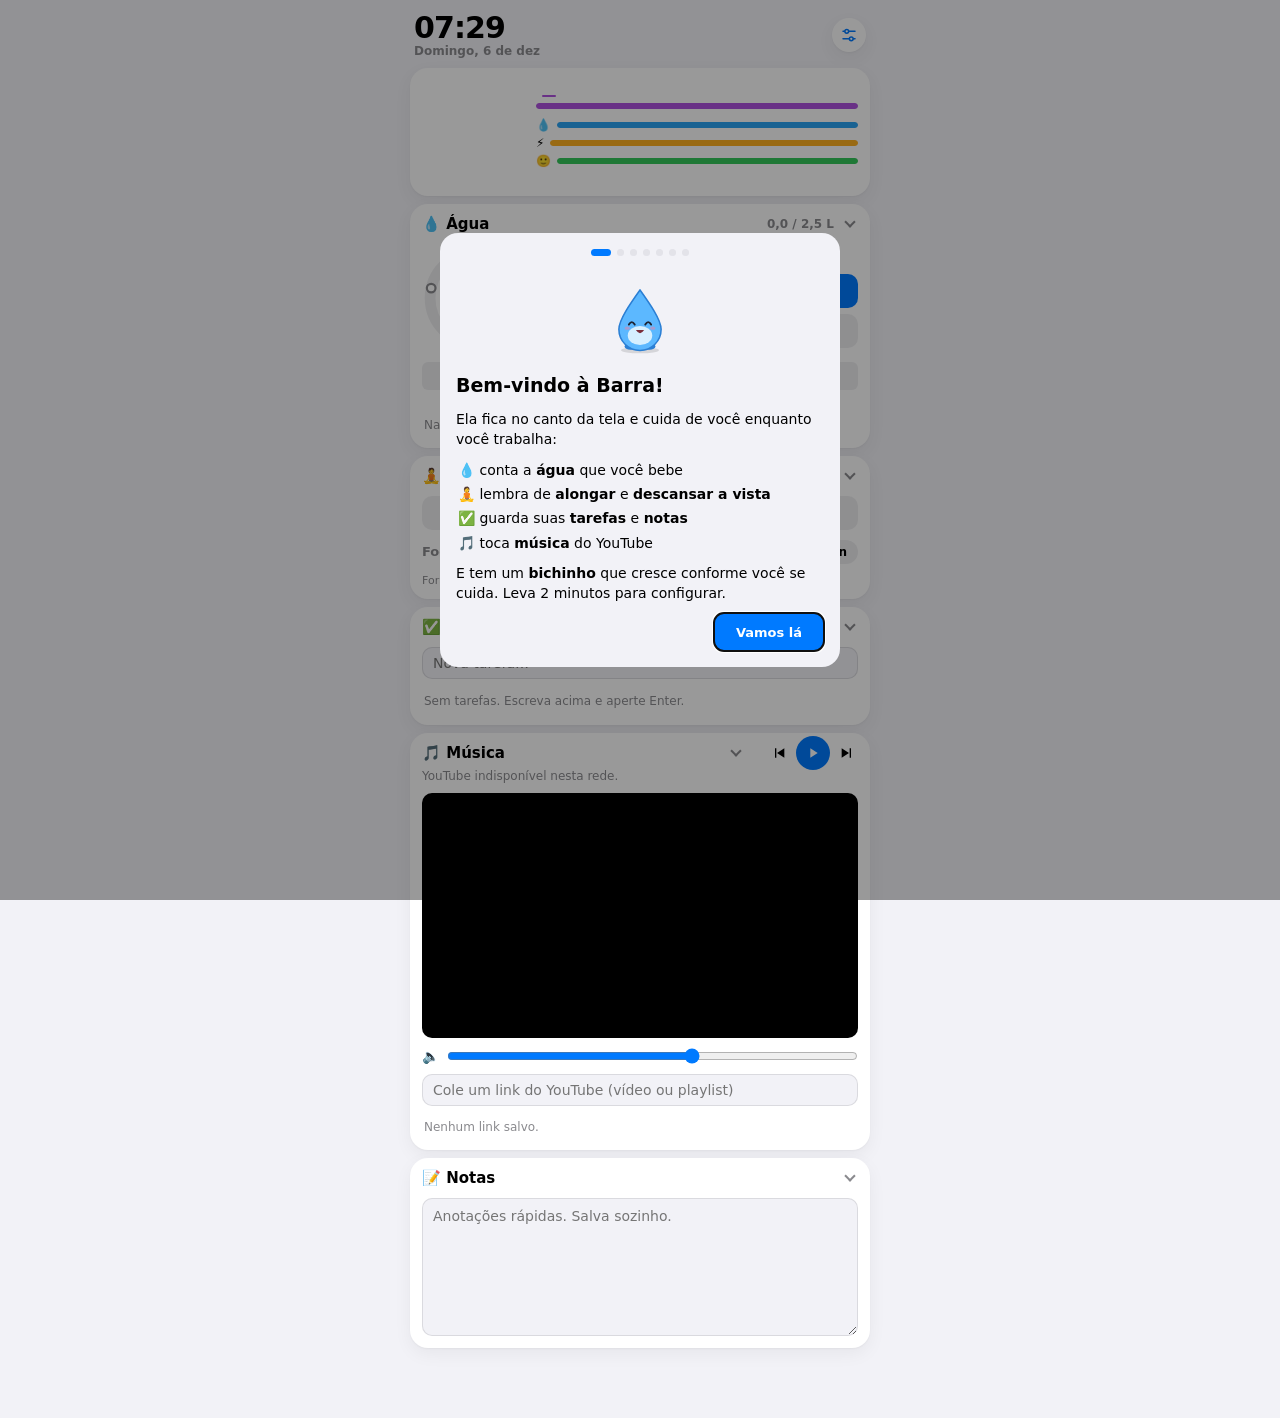
==== commit 26e0c231: "Tutorial de primeira vez e remoção da agenda - Tutorial em 7 passos: boas-vindas, pet, meta de água " ====
--- a/index.html
+++ b/index.html
@@ -18,7 +18,6 @@
         <p class="date" id="date"></p>
       </div>
       <div class="top-right">
-        <p class="next-event" id="next-event"></p>
         <button class="icon-btn" id="open-settings" aria-label="Ajustes">
           <svg viewBox="0 0 24 24" width="18" height="18" fill="none" stroke="currentColor" stroke-width="2" stroke-linecap="round"><line x1="4" y1="7" x2="20" y2="7"/><line x1="4" y1="17" x2="20" y2="17"/><circle cx="9" cy="7" r="2.5" fill="var(--card)"/><circle cx="15" cy="17" r="2.5" fill="var(--card)"/></svg>
         </button>
@@ -119,21 +118,6 @@
       </div>
     </section>
 
-    <!-- Agenda -->
-    <section class="sec" data-sec="agenda">
-      <button class="sec-toggle"><span class="sec-title">📅 Agenda</span><span class="sec-meta" id="agenda-meta"></span><i class="chev"></i></button>
-      <div class="sec-body">
-        <form id="a-form" class="a-form">
-          <input id="a-title" placeholder="Compromisso…" autocomplete="off">
-          <div class="btn-row">
-            <input id="a-date" type="date" aria-label="Data">
-            <input id="a-time" type="time" aria-label="Hora">
-            <button class="btn primary">Adicionar</button>
-          </div>
-        </form>
-        <ul class="mini-list agenda" id="a-list"></ul>
-      </div>
-    </section>
 
     <!-- Notas -->
     <section class="sec" data-sec="notes">
@@ -149,12 +133,14 @@
     <button id="toast-action"></button>
   </div>
 
-  <dialog class="sheet" id="starter">
-    <h2>Escolha seu parceiro</h2>
-    <p class="muted small">Ele cresce com você: água, pausas e tarefas dão XP. No nível 5 e no 10, ele evolui.</p>
-    <div class="st-grid" id="st-grid"></div>
-    <label class="field-col">Nome<input id="st-name" maxlength="20"></label>
-    <button class="btn primary wide" id="st-ok">Começar</button>
+  <dialog class="sheet onboard" id="onboard">
+    <div class="ob-dots" id="ob-dots"></div>
+    <div class="ob-body" id="ob-body"></div>
+    <p class="ob-error" id="ob-error" role="alert"></p>
+    <div class="ob-nav">
+      <button class="btn" id="ob-back">Voltar</button>
+      <button class="btn primary" id="ob-next">Próximo</button>
+    </div>
   </dialog>
 
   <dialog class="sheet" id="settings">
@@ -163,6 +149,8 @@
       <button class="link bold" id="s-close">OK</button>
     </div>
 
+    <button class="btn wide" id="s-tutorial">Rever tutorial de configuração</button>
+
     <p class="group-title">Pet</p>
     <div class="group">
       <label class="row">Nome<input id="s-pet-name" maxlength="20"></label>
--- a/css/style.css
+++ b/css/style.css
@@ -95,10 +95,6 @@
 .clock { font-family: var(--rounded); font-size: 30px; font-weight: 700; letter-spacing: -0.03em; line-height: 1.05; font-variant-numeric: tabular-nums; }
 .date { font-size: 12px; font-weight: 600; color: var(--muted); }
 .top-right { display: flex; align-items: center; gap: 8px; min-width: 0; }
-.next-event {
-  font-size: 12px; font-weight: 600; color: var(--accent);
-  max-width: 170px; overflow: hidden; text-overflow: ellipsis; white-space: nowrap;
-}
 .icon-btn {
   width: 34px; height: 34px; border-radius: 50%; flex: none;
   background: var(--card); color: var(--accent);
@@ -300,15 +296,6 @@
 .m-title { flex: 1; overflow: hidden; text-overflow: ellipsis; white-space: nowrap; }
 .rename { color: var(--muted); font-size: 12px; width: 22px; }
 
-/* Agenda */
-
-.a-form { display: grid; gap: 6px; }
-.a-form .btn-row input { flex: 1.2; min-width: 0; padding: 6px; }
-.a-form .btn-row .btn { flex: 1; }
-.agenda .a-when { font-size: 12px; white-space: nowrap; }
-.agenda .a-title { flex: 1; min-width: 0; overflow-wrap: anywhere; }
-.agenda li.past { opacity: 0.45; }
-
 /* Toast */
 
 .toast {
@@ -367,6 +354,26 @@
 .st-card.on { border-color: var(--accent); }
 .st-card span { font-size: 11px; }
 
+/* Tutorial */
+
+.onboard { width: min(400px, calc(100% - 16px)); }
+.onboard[open] { display: flex; flex-direction: column; gap: 10px; }
+.ob-dots { display: flex; justify-content: center; gap: 6px; }
+.ob-dots i { width: 7px; height: 7px; border-radius: 50%; background: var(--fill); transition: width 0.2s; }
+.ob-dots i.done { background: var(--accent); opacity: 0.45; }
+.ob-dots i.on { background: var(--accent); width: 20px; border-radius: 4px; }
+.ob-body { display: grid; gap: 10px; line-height: 1.45; overflow-y: auto; }
+.ob-body h2 { font-size: 19px; }
+.ob-hero { display: grid; place-items: center; }
+.ob-hero svg { width: 96px; height: 96px; }
+.ob-list { display: grid; gap: 4px; padding-left: 2px; }
+.ob-chips { display: flex; flex-wrap: wrap; gap: 6px; }
+.ob-hint { font-weight: 600; color: var(--accent); font-size: 13px; }
+.ob-error { color: var(--danger); font-size: 13px; font-weight: 600; min-height: 1em; }
+.ob-error:empty { display: none; }
+.ob-nav { display: flex; justify-content: space-between; gap: 8px; }
+.ob-nav .btn { min-width: 110px; min-height: 38px; }
+
 @media (prefers-reduced-motion: reduce) {
   *, *::before, *::after { animation: none !important; transition: none !important; }
 }
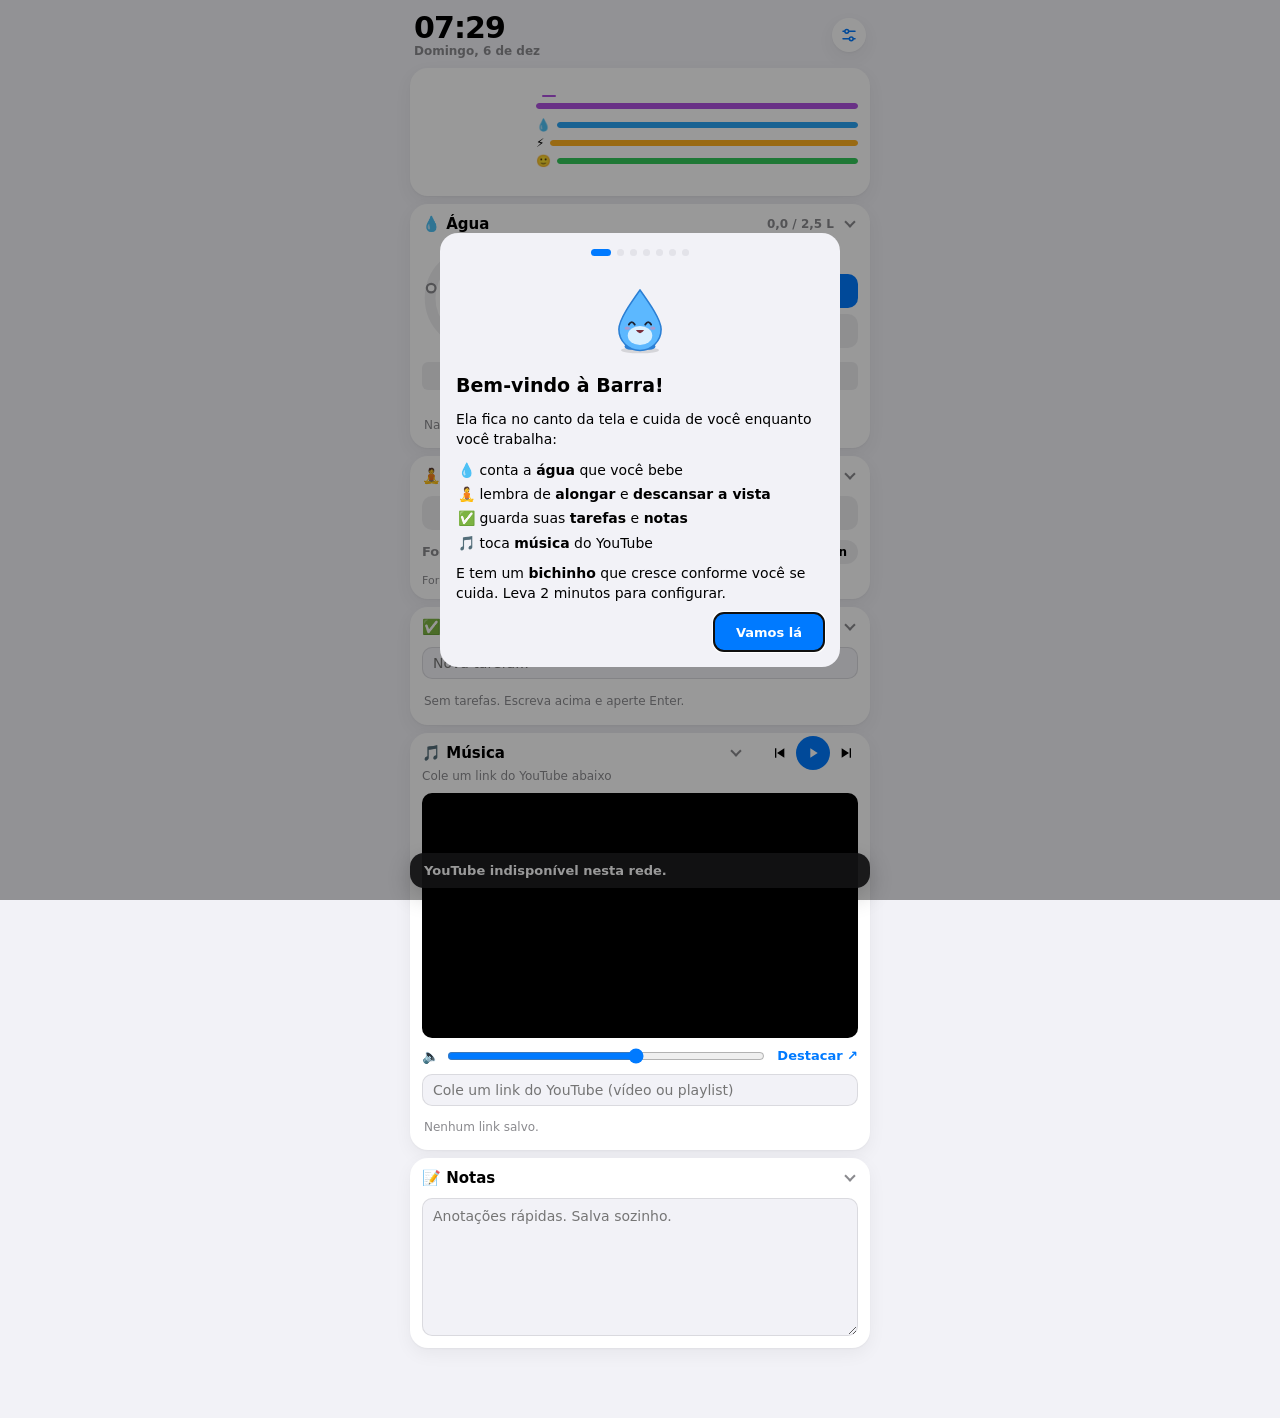
==== commit 46278478: "Música: player destacado que continua tocando com a barra fechada O Edge pausa a mídia do painel lat" ====
--- a/index.html
+++ b/index.html
@@ -111,8 +111,15 @@
       </div>
       <p class="m-now" id="m-now"></p>
       <div class="sec-body">
-        <div class="player"><div id="yt"></div></div>
-        <label class="volume">🔈<input type="range" id="m-volume" min="0" max="100"></label>
+        <div class="player" id="player"><div id="yt"></div></div>
+        <div class="detached-note">
+          <span>🪟 Tocando na janela destacada. Pode minimizá-la que a música continua.</span>
+          <button class="link" id="m-attach">Trazer de volta</button>
+        </div>
+        <div class="volume-row">
+          <label class="volume">🔈<input type="range" id="m-volume" min="0" max="100"></label>
+          <button class="link" id="m-detach" title="Abre o player numa janela separada, que continua tocando com a barra fechada">Destacar ↗</button>
+        </div>
         <form id="m-form"><input id="m-url" placeholder="Cole um link do YouTube (vídeo ou playlist)" autocomplete="off"></form>
         <ul class="mini-list music-list" id="m-list"></ul>
       </div>
--- a/css/style.css
+++ b/css/style.css
@@ -288,7 +288,11 @@
 #music-sec.playing .m-now { color: var(--text); }
 .player { aspect-ratio: 16 / 9; border-radius: 10px; overflow: hidden; background: #000; }
 .player iframe { width: 100%; height: 100%; display: block; }
-.volume { display: flex; align-items: center; gap: 8px; }
+.volume { flex: 1; display: flex; align-items: center; gap: 8px; }
+.volume-row { display: flex; align-items: center; gap: 12px; }
+.detached-note { display: none; gap: 6px; padding: 10px; border-radius: 10px; background: var(--fill); font-size: 12px; line-height: 1.4; }
+#music-sec.detached .detached-note { display: grid; }
+#music-sec.detached .player, #music-sec.detached #m-detach { display: none; }
 .volume input { padding: 0; border: 0; accent-color: var(--accent); }
 .music-list li { cursor: pointer; }
 .music-list li.active .m-title { color: var(--accent); font-weight: 600; }
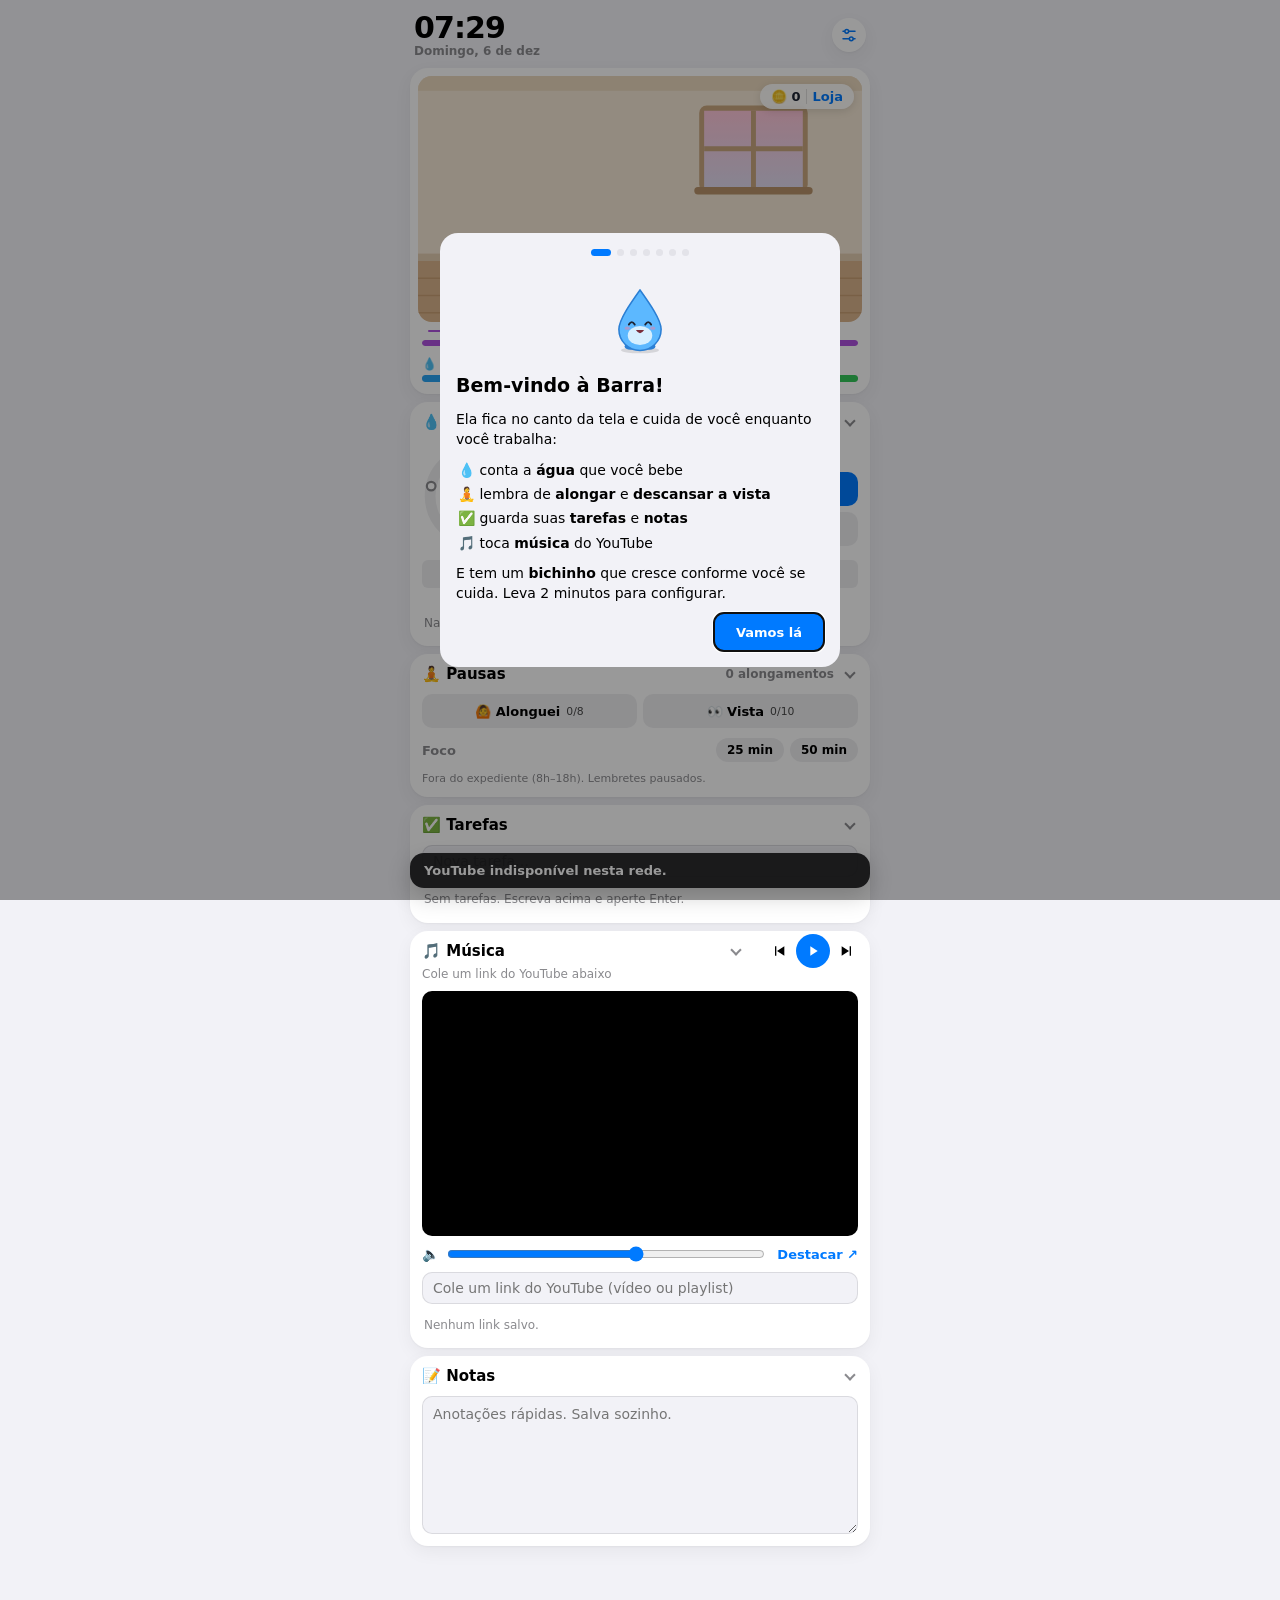
==== commit ffef67ff: "Casinha, moedas e loja com trilha de progressão - Moedas derivadas do XP (1 a cada 10), retroativas " ====
--- a/index.html
+++ b/index.html
@@ -24,23 +24,27 @@
       </div>
     </header>
 
-    <!-- Pet -->
+    <!-- Pet e casinha -->
     <section class="card pet-card">
-      <div class="pet-row">
+      <div class="room" id="room">
+        <div class="room-scene" id="room-scene"></div>
         <div class="pet-wrap" id="pet-wrap">
           <button class="pet" id="pet" aria-label="Pet"></button>
         </div>
-        <div class="pet-info">
-          <p class="pet-title"><b id="pet-name"></b> <span class="lvl" id="pet-level"></span></p>
-          <p class="muted small" id="pet-species"></p>
-          <div class="xpbar"><i id="xp-fill"></i></div>
-          <p class="muted tiny" id="xp-text"></p>
-          <div class="needs">
-            <div class="need" data-need="water" data-label="Hidratação"><span>💧</span><div class="meter"><i></i></div></div>
-            <div class="need" data-need="energy" data-label="Energia"><span>⚡</span><div class="meter"><i></i></div></div>
-            <div class="need" data-need="mood" data-label="Humor"><span>🙂</span><div class="meter"><i></i></div></div>
-          </div>
-        </div>
+        <button class="coins" id="open-shop" aria-label="Abrir loja">🪙 <b id="coins">0</b> <span>Loja</span></button>
+      </div>
+      <div class="pet-head">
+        <p class="pet-title"><b id="pet-name"></b> <span class="lvl" id="pet-level"></span></p>
+        <p class="muted small" id="pet-species"></p>
+      </div>
+      <div class="xp-row">
+        <div class="xpbar"><i id="xp-fill"></i></div>
+        <p class="muted tiny" id="xp-text"></p>
+      </div>
+      <div class="needs">
+        <div class="need" data-need="water" data-label="Hidratação"><span>💧 Água</span><div class="meter"><i></i></div></div>
+        <div class="need" data-need="energy" data-label="Energia"><span>⚡ Energia</span><div class="meter"><i></i></div></div>
+        <div class="need" data-need="mood" data-label="Humor"><span>🙂 Humor</span><div class="meter"><i></i></div></div>
       </div>
       <p class="streak small" id="streak"></p>
       <div class="balloon" id="balloon" hidden>
@@ -140,6 +144,17 @@
     <button id="toast-action"></button>
   </div>
 
+  <dialog class="sheet shop" id="shop">
+    <div class="sheet-head">
+      <h2>Loja</h2>
+      <span class="coin-total">🪙 <b id="shop-coins">0</b></span>
+      <button class="link bold" id="shop-close">OK</button>
+    </div>
+    <div class="shop-tabs" id="shop-tabs"></div>
+    <p class="muted small" id="shop-hint"></p>
+    <div class="shop-grid" id="shop-grid"></div>
+  </dialog>
+
   <dialog class="sheet onboard" id="onboard">
     <div class="ob-dots" id="ob-dots"></div>
     <div class="ob-body" id="ob-body"></div>
--- a/css/style.css
+++ b/css/style.css
@@ -141,11 +141,26 @@
 
 /* Pet */
 
-.pet-card { display: grid; gap: 8px; }
-.pet-row { display: flex; gap: 10px; align-items: center; }
-.pet-wrap { position: relative; flex: none; }
-.pet { width: 104px; height: 104px; display: block; color: var(--text); border-radius: 16px; }
-.pet:hover { background: var(--fill); }
+.pet-card { display: grid; gap: 8px; padding: 8px 8px 12px; }
+
+/* Casinha: cenário grande, pet em pé no chão */
+.room { position: relative; aspect-ratio: 360 / 200; border-radius: 14px; overflow: hidden; background: #f4e7d4; }
+.room-scene, .room-scene svg { position: absolute; inset: 0; width: 100%; height: 100%; display: block; }
+.pet-wrap { position: absolute; left: 50%; bottom: 7%; width: 36%; aspect-ratio: 1; transform: translateX(-50%); }
+.pet { width: 100%; height: 100%; display: block; color: #1d2433; border-radius: 50%; }
+.coins {
+  position: absolute; top: 8px; right: 8px;
+  display: flex; align-items: center; gap: 5px;
+  padding: 5px 11px; border-radius: 99px;
+  background: rgba(255, 255, 255, 0.88); color: #1d2433; font-size: 13px;
+  box-shadow: 0 2px 8px rgba(0, 0, 0, 0.12); backdrop-filter: blur(6px);
+}
+.coins b { font-variant-numeric: tabular-nums; }
+.coins span { font-weight: 600; color: #007aff; border-left: 1px solid rgba(0, 0, 0, 0.12); padding-left: 6px; }
+.coins:active { transform: scale(0.95); }
+.pet-head, .xp-row, .needs, .streak, .balloon { margin: 0 4px; }
+.pet-head { display: flex; align-items: baseline; justify-content: space-between; gap: 8px; }
+.xp-row { display: grid; gap: 3px; }
 .pet svg { width: 100%; height: 100%; overflow: visible; }
 .pet-body { transform-origin: 50px 92px; animation: bob 3.2s ease-in-out infinite; }
 .pet.low .pet-body { animation-duration: 5s; }
@@ -175,21 +190,20 @@
 @keyframes floaty { 50% { transform: translateY(-3px); opacity: 0.6; } }
 
 .xp-float {
-  position: absolute; left: 50%; top: 8px; transform: translateX(-50%);
+  position: absolute; left: 50%; top: -6px; transform: translateX(-50%);
   font-weight: 800; font-size: 13px; color: var(--xp); pointer-events: none;
   animation: xp-up 1.4s ease-out forwards;
 }
 @keyframes xp-up { to { transform: translate(-50%, -28px); opacity: 0; } }
 
-.pet-info { flex: 1; min-width: 0; display: grid; gap: 3px; }
 .pet-title { font-size: 16px; display: flex; align-items: center; gap: 6px; }
 .pet-title b { overflow: hidden; text-overflow: ellipsis; white-space: nowrap; }
 .lvl { font-size: 11px; font-weight: 700; color: #fff; background: var(--xp); padding: 1px 7px; border-radius: 99px; }
 .xpbar, .meter { height: 6px; border-radius: 3px; background: var(--fill); overflow: hidden; }
 .xpbar i, .meter i { display: block; height: 100%; border-radius: inherit; background: var(--xp); transition: width 0.8s cubic-bezier(0.22, 1, 0.36, 1); }
-.needs { display: grid; gap: 4px; margin-top: 3px; }
-.need { display: flex; align-items: center; gap: 6px; font-size: 12px; }
-.need .meter { flex: 1; }
+.needs { display: grid; grid-template-columns: repeat(3, 1fr); gap: 10px; }
+.need { display: grid; gap: 4px; font-size: 12px; font-weight: 600; color: var(--muted); }
+.need .meter { height: 7px; }
 .need[data-need="water"] i { background: var(--need-water); }
 .need[data-need="energy"] i { background: var(--need-energy); }
 .need[data-need="mood"] i { background: var(--need-mood); }
@@ -203,7 +217,7 @@
   display: grid; gap: 8px; animation: pop 0.25s ease-out;
 }
 .balloon::before {
-  content: ""; position: absolute; top: -7px; left: 44px;
+  content: ""; position: absolute; top: -7px; left: calc(50% - 7px);
   border: 7px solid transparent; border-top: 0; border-bottom-color: var(--fill);
 }
 .balloon p { line-height: 1.4; }
@@ -381,3 +395,34 @@
 @media (prefers-reduced-motion: reduce) {
   *, *::before, *::after { animation: none !important; transition: none !important; }
 }
+
+/* Loja */
+
+.shop { width: min(460px, calc(100% - 12px)); height: calc(100% - 12px); max-height: none; }
+.shop[open] { display: flex; flex-direction: column; gap: 10px; }
+.shop .sheet-head { gap: 10px; }
+.shop .sheet-head h2 { flex: 1; }
+.coin-total { font-size: 15px; font-weight: 600; font-variant-numeric: tabular-nums; }
+.shop-tabs { display: grid; grid-template-columns: repeat(4, 1fr); gap: 4px; padding: 3px; border-radius: 10px; background: var(--fill); }
+.shop-tabs button { padding: 7px 2px; border-radius: 8px; font-size: 12px; font-weight: 600; color: var(--muted); }
+.shop-tabs button.on { background: var(--card); color: var(--text); box-shadow: 0 1px 3px rgba(0, 0, 0, 0.12); }
+.shop-grid { flex: 1; overflow-y: auto; display: grid; grid-template-columns: repeat(2, 1fr); gap: 8px; align-content: start; padding-bottom: 8px; }
+.shop-card {
+  display: grid; gap: 3px; justify-items: center; text-align: center;
+  padding: 8px 8px 10px; border-radius: 14px; background: var(--card);
+  border: 2px solid transparent; color: var(--text); font-size: 13px;
+}
+.shop-card.cat-scene { grid-column: 1 / -1; }
+.shop-prev { width: 100%; aspect-ratio: 1; display: grid; place-items: center; border-radius: 10px; background: var(--fill); overflow: hidden; }
+.shop-card.cat-scene .shop-prev { aspect-ratio: 360 / 200; }
+.shop-prev svg { width: 100%; height: 100%; display: block; color: #1d2433; }
+.cat-costume .shop-prev svg { width: 88%; height: 88%; }
+.shop-status { margin-top: 4px; padding: 4px 12px; border-radius: 99px; font-weight: 700; font-size: 12px; background: var(--fill); }
+.shop-card.buy .shop-status { background: var(--accent); color: #fff; }
+.shop-card.buy.short .shop-status { background: var(--fill); color: var(--muted); }
+.shop-card.owned .shop-status { color: var(--accent); }
+.shop-card.using { border-color: var(--tone-done); }
+.shop-card.using .shop-status { background: var(--tone-done); color: #fff; }
+.shop-card.locked { cursor: default; }
+.shop-card.locked .shop-prev svg { filter: grayscale(1) brightness(0.55) contrast(0.6); opacity: 0.55; }
+.shop-card.locked .shop-status { color: var(--muted); }
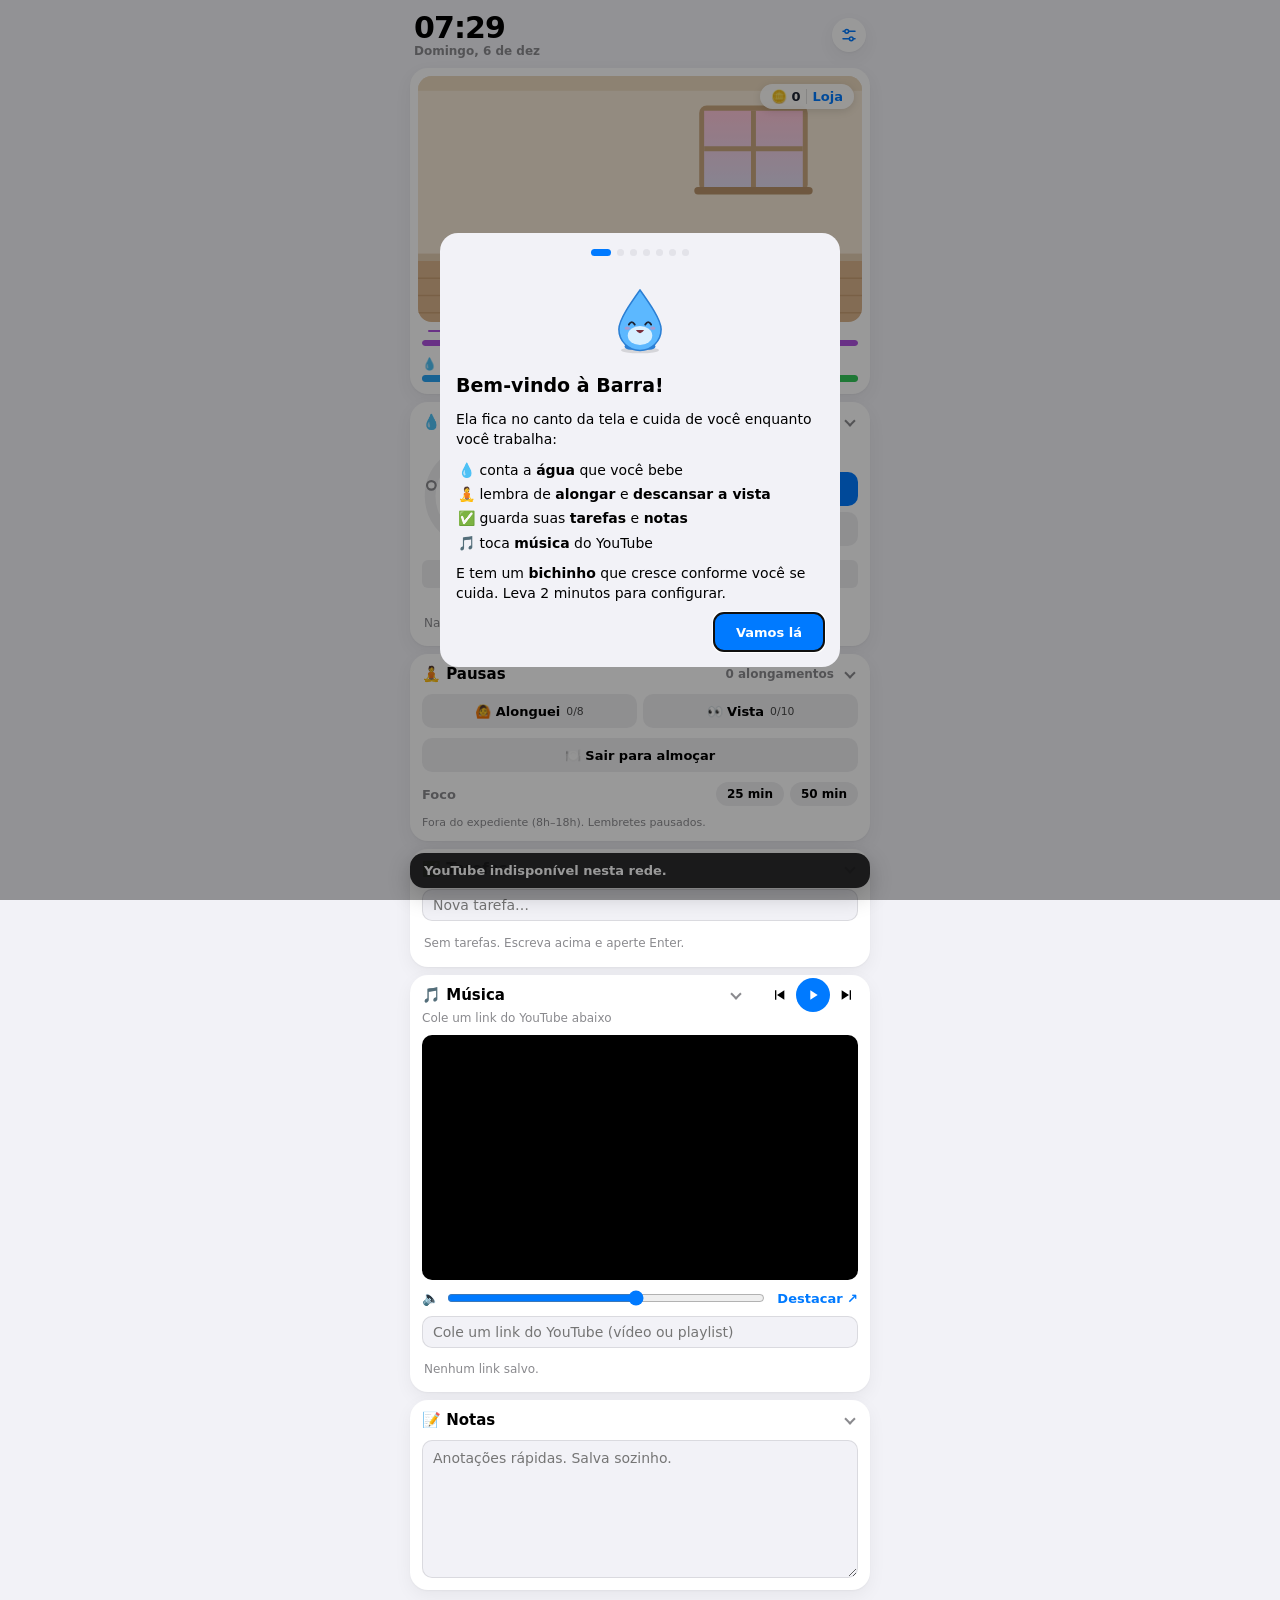
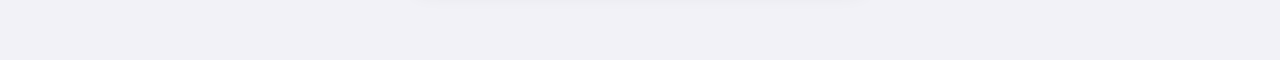
==== commit dec056d7: "Água pelo ritmo e pausa de almoço com o pet comendo - Lembrete de água só quando estiver um copo atr" ====
--- a/index.html
+++ b/index.html
@@ -88,6 +88,7 @@
           <button class="btn" id="b-stretch">🙆 Alonguei <small id="b-stretch-count"></small></button>
           <button class="btn" id="b-eyes">👀 Vista <small id="b-eyes-count"></small></button>
         </div>
+        <div class="lunch-row" id="b-lunch"></div>
         <div class="focus-row" id="b-focus"></div>
         <p class="muted tiny" id="b-next"></p>
       </div>
@@ -184,13 +185,14 @@
       <label class="row">Início<span class="field"><input id="s-work-start" type="number"> h</span></label>
       <label class="row">Fim<span class="field"><input id="s-work-end" type="number"> h</span></label>
     </div>
-    <p class="group-note">Fora do expediente o pet dorme e os lembretes param.</p>
+    <p class="group-note">Fora do expediente o pet dorme e os lembretes param. No almoço tudo fica pausado até você voltar.</p>
 
     <p class="group-title">Lembretes</p>
     <div class="group">
       <label class="row"><span><input type="checkbox" id="s-stretch-on"> Alongar a cada</span><span class="field"><input id="s-stretch-every" type="number"> min</span></label>
       <label class="row"><span><input type="checkbox" id="s-eyes-on"> Descansar a vista a cada</span><span class="field"><input id="s-eyes-every" type="number"> min</span></label>
-      <label class="row"><span><input type="checkbox" id="s-water-on"> Água, se sem beber há</span><span class="field"><input id="s-water-every" type="number"> min</span></label>
+      <label class="row"><span><input type="checkbox" id="s-water-on"> Água quando ficar atrás do ritmo</span></label>
+      <label class="row"><span><input type="checkbox" id="s-lunch-on"> Lembrar do almoço às</span><input id="s-lunch-at" type="time" class="time-input"></label>
     </div>
 
     <p class="group-title">Alertas</p>
--- a/css/style.css
+++ b/css/style.css
@@ -167,6 +167,10 @@
 .pet.dance .pet-body { animation: dance 0.6s ease-in-out infinite; }
 .pet.sleep .pet-body { animation: breathe 4s ease-in-out infinite; }
 .pet.jump .pet-body { animation: jump 0.55s ease-out; }
+.pet.eating .pet-body { animation: munch 1.1s ease-in-out infinite; }
+.pet .chew { transform-box: fill-box; transform-origin: center; animation: chew 0.55s ease-in-out infinite; }
+.pet .steam { animation: steam 2.2s ease-in-out infinite; }
+.pet .spoon { transform-box: fill-box; transform-origin: 0% 100%; animation: spoon 1.1s ease-in-out infinite; }
 .pet.evolve svg { animation: evolve 1.5s ease-in-out; }
 .pet .flame { transform-origin: 50px 40px; animation: flicker 1.2s ease-in-out infinite; }
 .pet .sparks, .pet .zzz { animation: floaty 2.4s ease-in-out infinite; }
@@ -186,6 +190,10 @@
   30% { filter: brightness(2.2) saturate(0); transform: scale(1.12); }
   60% { filter: brightness(1.6); transform: scale(0.96); }
 }
+@keyframes munch { 50% { transform: translateY(2px) rotate(-2deg); } }
+@keyframes chew { 50% { transform: scaleY(0.35); } }
+@keyframes steam { 0% { transform: translateY(2px); opacity: 0; } 40% { opacity: 0.85; } 100% { transform: translateY(-5px); opacity: 0; } }
+@keyframes spoon { 50% { transform: rotate(-18deg) translate(-2px, -2px); } }
 @keyframes flicker { 50% { transform: scale(1.06, 0.94); } }
 @keyframes floaty { 50% { transform: translateY(-3px); opacity: 0.6; } }
 
@@ -274,6 +282,10 @@
 .focus-row { display: flex; align-items: center; gap: 6px; }
 .focus-row > span { flex: 1; font-weight: 600; font-size: 13px; }
 .focus-on { color: #ff5a5f; }
+.lunch-row { display: flex; align-items: center; gap: 6px; }
+.lunch-row > span { flex: 1; font-weight: 600; font-size: 13px; color: var(--tone-behind); }
+.lunch-row .wide-btn { flex: 1; }
+.group .row > .time-input { width: 104px; }
 
 /* Tarefas */
 
